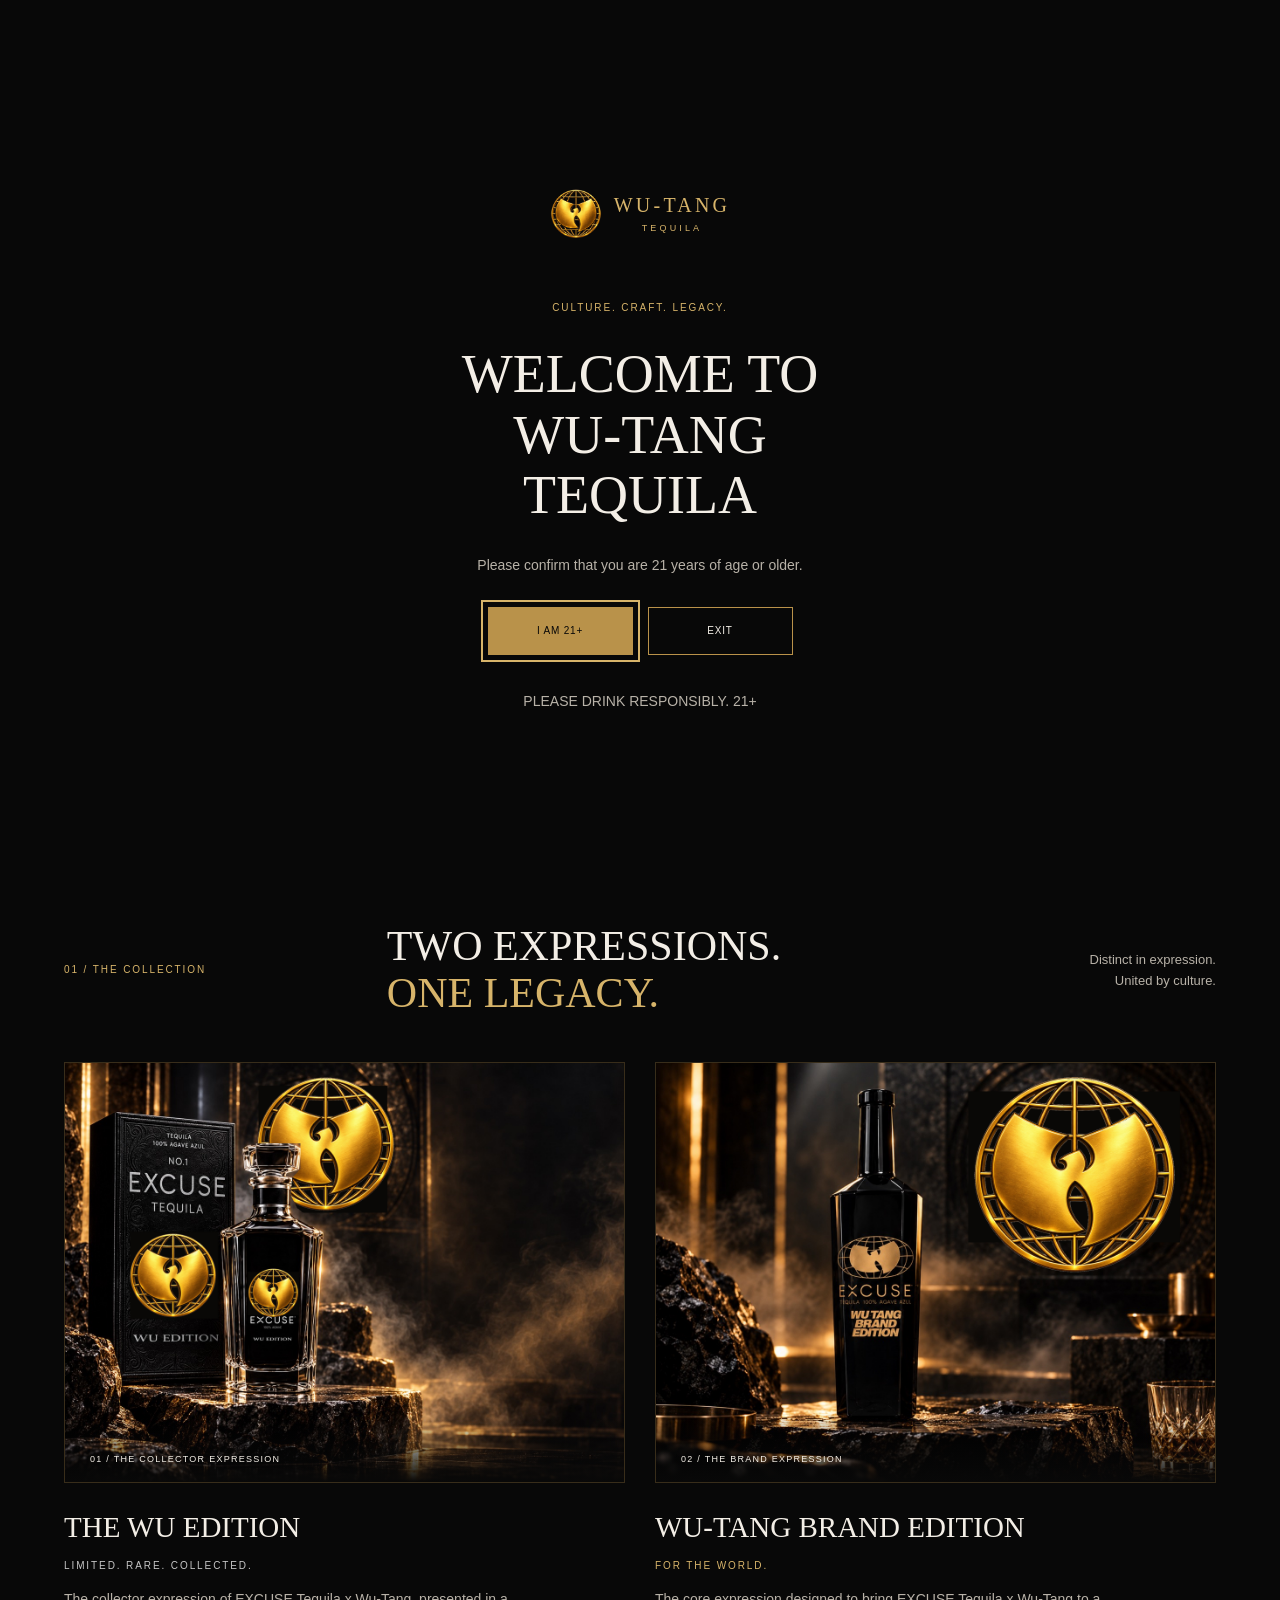
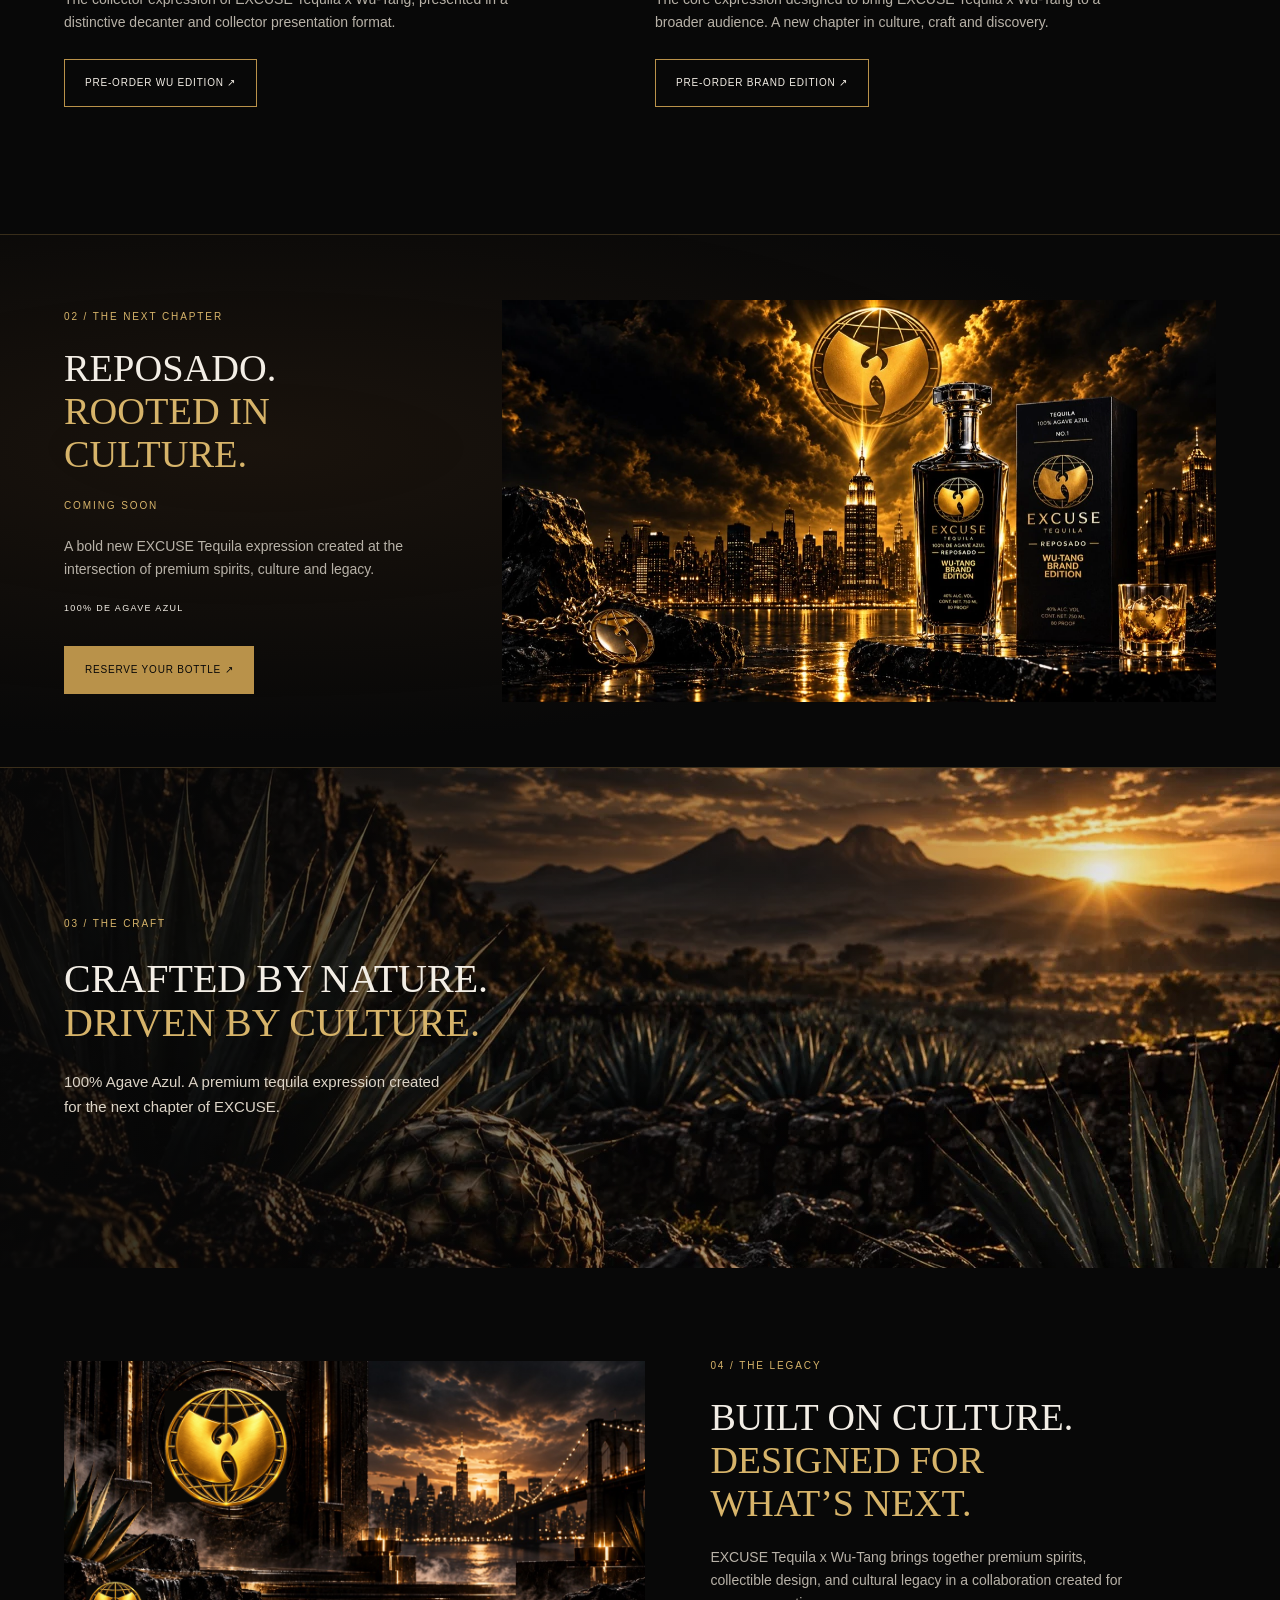
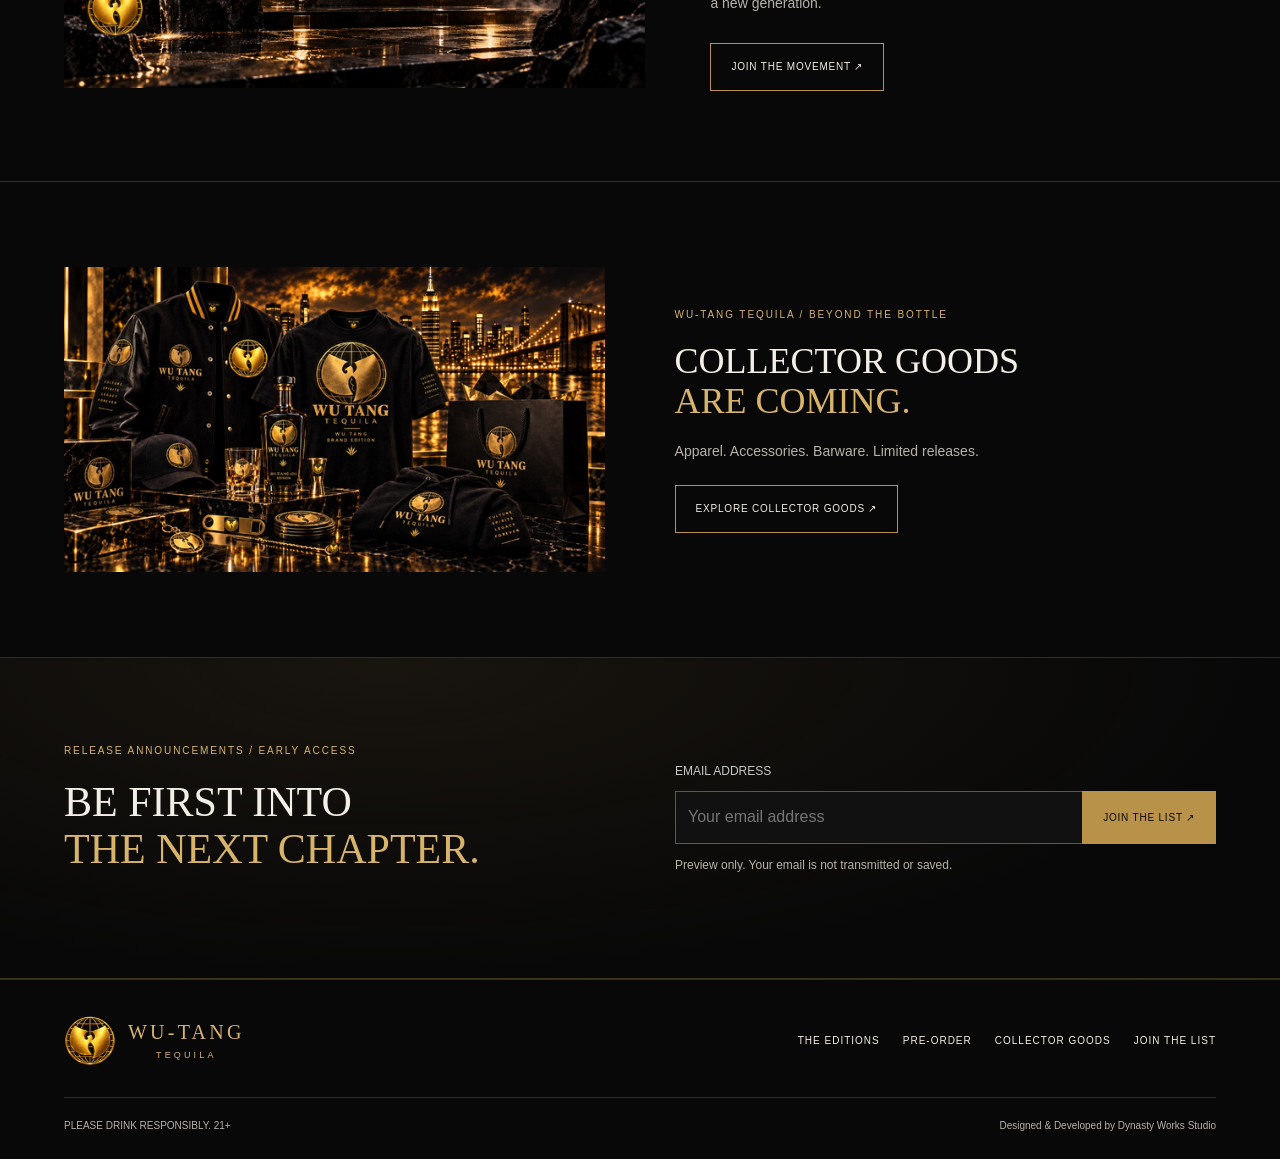
==== index.html @ c213b9cb "Publish isolated client review with approved globe artwork" ====
<!doctype html>
<html lang="en"><head><meta name="robots" content="noindex,nofollow"><meta charset="UTF-8"><meta name="viewport" content="width=device-width, initial-scale=1"><meta name="theme-color" content="#080808"><title>WU-TANG TEQUILA | Coming Soon</title><meta name="description" content="Discover two EXCUSE Tequila x Wu-Tang editions, the new Reposado chapter, and register for preorder interest and launch updates."><meta property="og:title" content="WU-TANG TEQUILA | Coming Soon"><meta property="og:description" content="Reposado. Rooted in culture. Register for preorder interest and launch updates."><meta property="og:type" content="website"><meta property="og:image" content="https://ernestyearby-svg.github.io/wutang-tequila-review/nyc-hero.webp"><link rel="preload" as="image" href="hero-desktop-globe-review.webp?v=4" media="(min-width: 701px)"><link rel="preload" as="image" href="hero-mobile-globe-review.webp?v=4" media="(max-width: 700px)"><link rel="stylesheet" href="styles.css?v=13"><script type="module" src="app.js?v=11"></script></head>
<body>
<dialog id="age-gate" aria-labelledby="age-title"><div class="gate-inner"><span class="wordmark brand-identity" data-brand-identity>WU-TANG<small>TEQUILA</small></span><p class="eyebrow">CULTURE. CRAFT. LEGACY.</p><h2 id="age-title">WELCOME TO<br>WU-TANG TEQUILA</h2><p>Please confirm that you are 21 years of age or older.</p><div class="gate-actions"><button class="button gold" id="enter">I AM 21+</button><button class="button" id="exit">EXIT</button></div><p class="fine">PLEASE DRINK RESPONSIBLY. 21+</p></div></dialog>
<div id="site"><a class="skip" href="#main">Skip to content</a><header id="header"><a class="wordmark brand-identity" data-brand-identity href="#home" aria-label="WU-TANG TEQUILA home">WU-TANG<small>TEQUILA</small></a><nav aria-label="Main navigation"><a href="#editions">THE EDITIONS</a><button data-reserve>PRE-ORDER</button><a href="collector-goods.html">COLLECTOR GOODS</a><a href="#signup">JOIN THE LIST</a></nav><button id="menu-toggle" aria-label="Open menu" aria-expanded="false" aria-controls="mobile-menu"><span></span><span></span></button></header>
<main id="main"><section class="hero restored-hero" id="home"><picture><source media="(max-width:700px)" srcset="hero-mobile-globe-review.webp?v=4"><img src="hero-desktop-globe-review.webp?v=4" width="1280" height="720" fetchpriority="high" alt="EXCUSE collector decanter, presentation box and tall black Brand Edition bottle in golden light"></picture><div class="hero-copy"><p class="eyebrow">WU-TANG TEQUILA</p><h1>MORE THAN<br>TEQUILA.<em>IT’S A MOVEMENT.</em></h1><p class="hero-position">TWO EDITIONS. ONE LEGACY.</p><p class="hero-body">A collector expression and a bold brand edition, united by culture, craft, and legacy.</p><div class="hero-actions"><button class="button gold" data-reserve>PRE-ORDER ↗</button><a class="button" href="#editions">EXPLORE THE EDITIONS</a></div><p class="micro">100% AGAVE AZUL · CULTURE IN EVERY POUR</p></div><div class="hero-caption"><span>COLLECTIBLE SPIRIT. CULTURAL LEGACY.</span><a href="#editions">DISCOVER THE COLLECTION ↓</a></div></section>
<section class="section collection" id="editions"><div class="section-heading"><p class="eyebrow">01 / THE COLLECTION</p><h2>TWO EXPRESSIONS.<br><em>ONE LEGACY.</em></h2><p>Distinct in expression.<br>United by culture.</p></div><div class="edition-grid">
<article><div class="product-image"><img src="wu-edition-globe-review.webp?v=4" width="1280" height="960" loading="lazy" alt="WU Edition crystal decanter and silver Wu presentation box"><span>01 / THE COLLECTOR EXPRESSION</span></div><div class="product-copy"><h3>THE WU EDITION</h3><p class="eyebrow silver">LIMITED. RARE. COLLECTED.</p><p>The collector expression of EXCUSE Tequila x Wu-Tang, presented in a distinctive decanter and collector presentation format.</p><button class="button" data-reserve="wu">PRE-ORDER WU EDITION ↗</button></div></article>
<article><div class="product-image"><img src="brand-edition-globe-review.webp?v=4" width="1280" height="960" loading="lazy" alt="Tall black Wu-Tang Brand Edition bottle with gold EXCUSE treatment"><span>02 / THE BRAND EXPRESSION</span></div><div class="product-copy"><h3>WU-TANG BRAND EDITION</h3><p class="eyebrow">FOR THE WORLD.</p><p>The core expression designed to bring EXCUSE Tequila x Wu-Tang to a broader audience. A new chapter in culture, craft and discovery.</p><button class="button" data-reserve="brand">PRE-ORDER BRAND EDITION ↗</button></div></article></div></section>
<section class="nyc-feature" id="next-chapter"><div class="nyc-feature-copy"><p class="eyebrow">02 / THE NEXT CHAPTER</p><h2>REPOSADO.<br><em>ROOTED IN CULTURE.</em></h2><p class="eyebrow">COMING SOON</p><p>A bold new EXCUSE Tequila expression created at the intersection of premium spirits, culture and legacy.</p><p class="micro">100% DE AGAVE AZUL</p><button class="button gold" data-reserve="brand">RESERVE YOUR BOTTLE ↗</button></div><picture><source media="(max-width:700px)" srcset="nyc-mobile.webp"><img src="nyc-hero.webp" width="1280" height="720" loading="lazy" alt="New Reposado bottle and box beneath the gold Wu globe above New York"></picture></section>
<section class="craft" id="craft"><img src="agave.webp" width="1280" height="720" loading="lazy" alt="Agave fields in golden evening light"><div><p class="eyebrow">03 / THE CRAFT</p><h2>CRAFTED BY NATURE.<br><em>DRIVEN BY CULTURE.</em></h2><p>100% Agave Azul. A premium tequila expression created for the next chapter of EXCUSE.</p></div></section>
<section class="culture section" id="legacy"><div class="culture-art"><img src="legacy-globe-review.webp?v=4" width="1280" height="720" loading="lazy" alt="Gold-lit stone architecture overlooking the New York skyline"></div><div class="culture-copy"><p class="eyebrow">04 / THE LEGACY</p><h2>BUILT ON CULTURE.<br><em>DESIGNED FOR<br>WHAT’S NEXT.</em></h2><p>EXCUSE Tequila x Wu-Tang brings together premium spirits, collectible design, and cultural legacy in a collaboration created for a new generation.</p><a class="button" href="#signup">JOIN THE MOVEMENT ↗</a></div></section>
<section class="goods-teaser section"><a href="collector-goods.html" aria-label="Explore collector goods"><img src="goods-campaign-globe-review.webp?v=4" srcset="goods-campaign-globe-review-640.webp?v=4 640w, goods-campaign-globe-review.webp?v=4 1280w" sizes="(max-width:700px) 100vw, (max-width:1000px) 46vw, 30vw" width="1280" height="720" loading="lazy" alt="WU-TANG TEQUILA collector goods campaign with apparel, accessories and barware"></a><div><p class="eyebrow">WU-TANG TEQUILA / BEYOND THE BOTTLE</p><h2>COLLECTOR GOODS<br><em>ARE COMING.</em></h2><p>Apparel. Accessories. Barware. Limited releases.</p><a class="button" href="collector-goods.html">EXPLORE COLLECTOR GOODS ↗</a></div></section><section class="signup section" id="signup"><div><p class="eyebrow">RELEASE ANNOUNCEMENTS / EARLY ACCESS</p><h2>BE FIRST INTO<br><em>THE NEXT CHAPTER.</em></h2></div><div><form id="signup-form"><label for="signup-email">EMAIL ADDRESS</label><div class="email-row"><input id="signup-email" name="email" type="email" autocomplete="email" placeholder="Your email address" required maxlength="254"><button class="button gold" type="submit">JOIN THE LIST ↗</button></div><p class="fine">Preview only. Your email is not transmitted or saved.</p></form><div id="signup-success" class="success" role="status" hidden><h3>YOU’RE ON THE LIST.</h3><p>We’ll contact you with release, availability and preorder information.</p><p class="fine">Preview complete. No email has been submitted.</p></div></div></section>
</main><footer id="contact"><div class="footer-top"><a class="wordmark brand-identity" data-brand-identity href="#home">WU-TANG<small>TEQUILA</small></a><nav aria-label="Footer navigation"><a href="#editions">THE EDITIONS</a><button data-reserve>PRE-ORDER</button><a href="collector-goods.html">COLLECTOR GOODS</a><a href="#signup">JOIN THE LIST</a></nav></div><div class="footer-bottom"><span>PLEASE DRINK RESPONSIBLY. 21+</span><span>Designed &amp; Developed by Dynasty Works Studio</span></div></footer></div>
<dialog id="mobile-menu" aria-label="Navigation"><button class="close" id="menu-close" aria-label="Close menu">CLOSE ×</button><p class="eyebrow">EXCUSE TEQUILA x WU-TANG</p><nav><a href="#editions">The editions</a><button data-reserve>Pre-order</button><a href="collector-goods.html">Collector goods</a><a href="#signup">Join the list</a></nav><p class="fine">REPOSADO. ROOTED IN CULTURE.</p></dialog>
<dialog id="reservation" aria-labelledby="reserve-title"><button class="close" id="reserve-close" aria-label="Close reservation">CLOSE ×</button><div class="reserve-intro"><p class="eyebrow">YOUR NEXT CHAPTER</p><h2 id="reserve-title">RESERVE<br><em>YOUR EDITION.</em></h2><p>Register your preorder interest.</p><p class="fine">Preview reservation only. No payment, purchase or allocation. Details are not transmitted or saved.</p></div><form id="reserve-form"><div class="fields"><label>First Name<input name="firstName" autocomplete="given-name" required maxlength="80"></label><label>Last Name<input name="lastName" autocomplete="family-name" required maxlength="80"></label><label>Email<input name="email" type="email" autocomplete="email" required maxlength="254"></label><label>Mobile Number<input name="phone" type="tel" autocomplete="tel" required pattern="[+0-9\(\) .\-]{7,25}" maxlength="25" title="Enter a phone number with 7–25 characters."></label><label>State<select name="state" autocomplete="address-level1" required><option value="">Select state</option></select></label><label>Zip Code<input name="zip" autocomplete="postal-code" inputmode="numeric" pattern="[0-9]{5}(-[0-9]{4})?" maxlength="10" title="Enter a five-digit ZIP code or ZIP+4." required></label><label>Edition<select name="edition" required><option value="wu">WU Edition</option><option value="brand">Brand Edition</option></select></label><label>Quantity<select name="quantity" required><option>1</option><option>2</option><option>3</option><option>4+</option></select></label></div><label class="check"><input type="checkbox" name="age" required><span>I confirm that I am 21 years of age or older.</span></label><label class="check"><input type="checkbox" name="consent" required><span>I agree to receive updates regarding EXCUSE Tequila availability and release information.</span></label><button class="button gold submit" type="submit">SUBMIT PRE-ORDER INTEREST ↗</button></form><div id="reserve-success" class="success" role="status" tabindex="-1" hidden><p class="eyebrow">PREVIEW CONFIRMATION</p><h3>YOU’RE ON THE LIST.</h3><p>We’ll contact you with release, availability and preorder information.</p><p class="fine">This is a demonstration of the confirmation experience. No details were submitted, and no reservation or follow-up was created.</p><button class="button" id="reserve-done">BACK TO THE PAGE</button></div></dialog>
</body></html>
---- styles.css ----
:root{color-scheme:dark;--bg:#080808;--panel:#111;--gold:#b9924a;--warm:#d7b46a;--ivory:#f3eee6;--silver:#c6c6c6;--muted:#b8b2a8;--line:#b9924a45}*{box-sizing:border-box}html{scroll-behavior:smooth;scroll-padding-top:90px}body{margin:0;background:var(--bg);color:var(--ivory);font:16px/1.65 Arial,Helvetica,sans-serif}body:has(dialog[open]){overflow:hidden}a{color:inherit;text-decoration:none}button,input,select{font:inherit}button{cursor:pointer;color:inherit}button,a,input,select{-webkit-tap-highlight-color:transparent}button:focus-visible,a:focus-visible,input:focus-visible,select:focus-visible{outline:2px solid var(--warm);outline-offset:5px}h1,h2,h3,p{margin:0}h1,h2,h3{font-family:Georgia,'Times New Roman',serif;font-weight:400;line-height:1.12}em{font-style:normal;color:var(--warm)}img{display:block;max-width:100%}[hidden]{display:none!important}.eyebrow{font-size:10px;letter-spacing:.19em;color:var(--warm)}.fine{font-size:12px;line-height:1.6;color:var(--muted)}.micro{font-size:9px;letter-spacing:.15em}.silver{color:var(--silver)}.wordmark{display:inline-block;font-size:27px;letter-spacing:.2em;line-height:1;color:var(--warm)}.wordmark small{display:block;text-align:center;font-size:8px;letter-spacing:.46em;margin-top:9px}.button{display:inline-flex;justify-content:center;align-items:center;gap:20px;min-height:48px;padding:14px 20px;border:1px solid var(--gold);background:transparent;color:var(--ivory);font-size:10px;letter-spacing:.08em;line-height:1.4;transition:background .2s,color .2s}.button:hover{background:var(--gold);color:var(--bg)}.gold{background:var(--gold);color:var(--bg)}.gold:hover{background:var(--warm)}header{height:80px;position:fixed;inset:0 0 auto;z-index:10;display:flex;justify-content:space-between;align-items:center;padding:0 4%;border-bottom:1px solid var(--line);background:linear-gradient(#080808bb,#08080822);transition:background .25s}header.scrolled{background:#080808f5}nav{display:flex;align-items:center;gap:32px}nav a,nav button{font-size:10px;letter-spacing:.1em;min-height:44px;display:flex;align-items:center;background:none;border:0;padding:0}nav a:hover,nav button:hover{color:var(--warm)}header nav>a:last-child{border:1px solid var(--gold);padding:0 22px}#menu-toggle{display:none}.hero{position:relative;min-height:720px;height:100svh;max-height:1040px;display:flex;align-items:center;border-bottom:1px solid var(--line);isolation:isolate;padding-top:80px}.hero picture{position:absolute;inset:80px 0 0;z-index:-2;background:#0b0906}.hero picture img{width:100%;height:100%;object-fit:contain}.hero:after{content:'';position:absolute;inset:80px 0 0;z-index:-1;background:linear-gradient(90deg,transparent 50%,#08080845)}.hero-copy{margin-left:55%;width:41%;padding:40px 0}.hero h1{font-size:clamp(44px,4.6vw,72px);letter-spacing:-.025em;margin:24px 0}.hero h1 em{display:block;font-size:.51em;letter-spacing:.015em;line-height:1.5}.hero-position{font-size:11px;letter-spacing:.15em;margin:22px 0 14px}.hero-body{font-size:14px;max-width:370px;color:#d1c9bc}.hero-actions{display:flex;gap:12px;margin:25px 0}.hero-caption{position:absolute;bottom:24px;left:4%;right:4%;display:flex;justify-content:space-between;font-size:9px;letter-spacing:.15em;color:var(--muted)}.section{padding:85px 5%}.section-heading{display:grid;grid-template-columns:1fr 1.7fr 1fr;align-items:center;gap:25px;margin-bottom:45px}.section-heading h2{font-size:42px}.section-heading>p:last-child{text-align:right;color:var(--muted);font-size:13px}.edition-grid{display:grid;grid-template-columns:1fr 1fr;gap:30px}.edition-grid article{border:1px solid var(--line);background:#0e0d0b;display:flex;flex-direction:column}.product-image{position:relative}.product-image img{width:100%;height:auto;aspect-ratio:4/3;object-fit:contain}.product-image>span{position:absolute;bottom:0;left:0;right:0;padding:35px 25px 15px;background:linear-gradient(transparent,#080808);font-size:9px;letter-spacing:.14em}.product-copy{padding:28px 30px 32px;flex:1;display:flex;flex-direction:column;align-items:flex-start}.product-copy h3{font-size:29px}.product-copy .eyebrow{margin:14px 0}.product-copy>p:not(.eyebrow){font-size:14px;color:var(--muted);margin-bottom:25px;max-width:460px}.product-copy .button{margin-top:auto}.signup{border-block:1px solid var(--line);background:radial-gradient(ellipse at 30% 0,#32271966,transparent 70%);display:grid;grid-template-columns:1fr 1fr;gap:70px;align-items:center}.signup h2{font-size:42px;margin:20px 0}.signup>div>p:not(.eyebrow){max-width:450px;font-size:14px;color:var(--muted)}label{display:block;font-size:12px;color:var(--silver)}input,select{border:1px solid #665735;background:#111;color:var(--ivory);border-radius:0;padding:12px;min-height:48px;width:100%;font-size:16px;min-width:0}input:focus,select:focus{border-color:var(--warm)}.email-row{display:flex;margin-top:10px}.email-row input{flex:1;border-right:0}.email-row button{white-space:nowrap}.signup form .fine{margin-top:12px}.signup-note{margin-top:28px;color:var(--warm)}.craft{position:relative;min-height:450px;display:flex;align-items:center;padding:65px 5%;isolation:isolate}.craft>img{position:absolute;inset:0;z-index:-2;width:100%;height:100%;object-fit:cover}.craft:after{content:'';position:absolute;inset:0;z-index:-1;background:linear-gradient(90deg,#080808e6,#08080866,transparent)}.craft h2{font-size:40px;margin:24px 0}.craft p:last-child{max-width:390px;font-size:15px;color:#ddd5c8}.culture{display:grid;grid-template-columns:1.15fr 1fr;align-items:center;gap:65px}.culture-art img{width:100%;height:auto;aspect-ratio:16/9}.culture h2{font-size:38px;margin:22px 0}.culture-copy>p:not(.eyebrow){font-size:14px;color:var(--muted);max-width:420px}.culture .button{margin-top:28px}footer{padding:35px 5% 24px;border-top:1px solid var(--line)}.footer-top{display:flex;align-items:center;justify-content:space-between;gap:25px;padding-bottom:30px}.footer-top nav{gap:23px}.footer-bottom{border-top:1px solid var(--line);padding-top:20px;display:flex;justify-content:space-between;gap:20px;font-size:10px;color:var(--muted)}dialog{border:0;padding:0;color:var(--ivory);background:var(--bg)}dialog::backdrop{background:#000b;backdrop-filter:blur(5px)}#age-gate{width:100%;height:100%;max-width:none;max-height:none;margin:0;display:none;place-items:center;padding:30px}#age-gate[open]{display:grid}.gate-inner{text-align:center;width:min(100%,470px)}.gate-inner>.wordmark{margin-bottom:60px}.gate-inner h2{font-size:54px;margin:28px 0}.gate-inner>p:not(.eyebrow){color:var(--muted);font-size:14px}.gate-actions{display:flex;justify-content:center;gap:15px;margin:30px 0}.gate-actions .button{min-width:145px}.gate-inner .fine{margin-top:35px}#mobile-menu{width:100%;height:100%;max-width:none;max-height:none;padding:110px 8%;margin:0}#mobile-menu nav{display:flex;flex-direction:column;align-items:flex-start;gap:25px;margin:55px 0}#mobile-menu nav a,#mobile-menu nav button{font:36px Georgia,serif;letter-spacing:0}.close{position:absolute;right:24px;top:20px;border:0;background:transparent;font-size:11px;letter-spacing:.1em;min-height:44px;padding:10px}#reservation{width:min(680px,100%);max-width:100%;height:100dvh;max-height:100%;margin:0 0 0 auto;border-left:1px solid var(--line);padding:75px 40px 40px;overflow-y:auto}.reserve-intro h2{font-size:43px;margin:17px 0}.reserve-intro>p:not(.eyebrow){margin-top:10px}.reserve-intro .fine{max-width:490px}.fields{display:grid;grid-template-columns:1fr 1fr;gap:18px;margin:30px 0}.fields input,.fields select{margin-top:6px}.check{display:flex;gap:12px;margin:18px 0;align-items:flex-start;font-size:12px}.check input{width:19px;min-height:19px;height:19px;flex:none;accent-color:var(--gold);margin:2px 0}.submit{width:100%;margin-top:12px}.success{padding:28px 0}.success h3{font-size:30px;margin:12px 0 20px}.success p{margin-bottom:18px}.skip{position:fixed;top:-100px;left:20px;z-index:100;background:#080808;padding:12px}.skip:focus{top:10px}
@media(max-width:1100px){.hero h1{font-size:48px}.hero-actions{flex-direction:column;align-items:flex-start}.hero-actions .button{min-width:225px}.section-heading{grid-template-columns:1fr 2fr}.section-heading>p:last-child{display:none}.culture{gap:35px}.culture h2{font-size:30px}.signup{gap:35px}.signup h2{font-size:35px}.footer-top{flex-wrap:wrap}.footer-top>.fine{width:100%}}
@media(min-width:701px) and (max-width:900px){.hero{min-height:680px;height:85svh;max-height:800px}.hero-copy{width:42%;margin-left:54%}.hero h1{font-size:40px}.hero-body{font-size:13px}.hero-position{font-size:9px}.hero-copy>.eyebrow{font-size:9px}.hero picture img{object-fit:cover;object-position:left center}.section{padding:60px 5%}.section-heading h2{font-size:36px}.product-copy{padding:23px}.product-copy h3{font-size:24px}.edition-grid{gap:20px}.signup{grid-template-columns:1fr}.culture{grid-template-columns:1fr 1fr}.culture h2{font-size:28px}}
@media(max-width:700px){header{height:68px;padding:0 6%;background:#080808de}header nav{display:none}#menu-toggle{display:flex;justify-content:center;flex-direction:column;gap:7px;width:44px;height:44px;background:none;border:0}#menu-toggle span{height:1px;width:26px;background:var(--ivory)}.wordmark{font-size:25px}.hero{height:auto;min-height:100svh;max-height:none;display:block;padding-top:68px}.hero picture{position:relative;inset:auto;display:block;width:100%;height:clamp(310px,43svh,430px);z-index:auto;overflow:hidden}.hero picture img{object-fit:cover;object-position:center 58%;height:100%;width:100%}.hero:after,.hero-caption{display:none}.hero-copy{width:auto;margin:0;padding:23px 6% 29px;text-align:center;background:linear-gradient(#100d08,#080808)}.hero h1{font-size:38px;margin:12px 0}.hero h1 em{font-size:.58em}.hero-copy>.eyebrow{font-size:9px;letter-spacing:.12em}.hero-position{margin:14px 0 9px;font-size:10px}.hero-body{font-size:13px;max-width:360px;margin:auto}.hero-actions{flex-direction:row;align-items:stretch;gap:9px;margin:18px 0}.hero-actions .button{min-width:0;flex:1;padding:12px 9px;font-size:9px;gap:9px}.hero .micro{font-size:8px}.section{padding:48px 6%}.section-heading{display:block;margin-bottom:28px}.section-heading h2{font-size:34px;margin-top:18px}.edition-grid{grid-template-columns:1fr;gap:28px}.product-copy{padding:25px}.product-copy h3{font-size:27px}.product-copy .button{width:100%}.signup{grid-template-columns:1fr;gap:28px}.signup h2{font-size:34px}.email-row{flex-direction:column;gap:10px}.email-row input{border-right:1px solid #665735}.craft{min-height:430px;padding:48px 6%}.craft h2{font-size:29px}.craft p:last-child{font-size:14px}.craft:after{background:#08080888}.culture{grid-template-columns:1fr;gap:28px}.culture h2{font-size:34px}.footer-top{align-items:flex-start;gap:25px}.footer-top nav{width:100%;flex-wrap:wrap;gap:10px 24px}.footer-bottom{flex-direction:column;gap:12px}.gate-inner>.wordmark{margin-bottom:35px}.gate-inner h2{font-size:44px}.gate-actions .button{min-width:0;flex:1}#reservation{padding:74px 22px 30px}.reserve-intro h2{font-size:36px}.fields{gap:15px 12px}.fields label{font-size:11px}}
@media(max-width:360px){.fields{grid-template-columns:1fr}.hero-actions{flex-direction:column}.hero h1{font-size:34px}}
@media(prefers-reduced-motion:reduce){html{scroll-behavior:auto}*{animation:none!important;transition:none!important}}


/* Full collection presentation */
.restored-hero{height:92svh;min-height:760px;background:#080808}.restored-hero picture{inset:80px 0 0}.restored-hero picture img{object-fit:contain}.restored-hero .hero-copy{margin-left:56%;width:39%}.restored-hero h1{font-size:clamp(46px,4.6vw,74px)}.restored-hero:after{background:linear-gradient(90deg,transparent 49%,#08080855)}.collection{padding-top:95px;padding-bottom:95px}.edition-grid article{border:0;background:transparent}.product-copy{padding-left:0;padding-right:0}.product-image{border:1px solid var(--line)}.nyc-feature{position:relative;padding:65px 5%;display:grid;grid-template-columns:.8fr 1.5fr;gap:5%;align-items:center;border-block:1px solid var(--line);background:radial-gradient(ellipse at 20% 40%,#34231366,transparent 65%)}.nyc-feature picture img{width:100%;height:auto;object-fit:contain}.nyc-feature h2{font-size:clamp(32px,3vw,48px);margin:22px 0}.nyc-feature-copy>p:not(.eyebrow):not(.micro){font-size:14px;color:var(--muted);margin:20px 0}.nyc-feature .micro{margin:20px 0}.nyc-feature .button{margin-top:10px}.craft{min-height:500px}.culture{padding-block:90px}.signup{padding-block:85px}
@media(min-width:701px) and (max-width:1000px){.restored-hero{min-height:670px;height:80svh}.restored-hero .hero-copy{margin-left:54%;width:42%}.restored-hero h1{font-size:40px}.nyc-feature{grid-template-columns:1fr;gap:35px}.nyc-feature-copy{max-width:550px}.nyc-feature picture{grid-row:1}.culture{gap:30px}}
@media(max-width:700px){.restored-hero{height:auto;min-height:0;padding-top:68px;display:flex;flex-direction:column}.restored-hero picture{inset:auto;position:relative;width:100%;height:auto;overflow:visible;order:2;background:#080808}.restored-hero picture img{width:100%;height:auto;object-fit:contain;aspect-ratio:720/1280}.restored-hero .hero-copy{order:1;width:100%;margin:0;padding:35px 6% 30px;background:radial-gradient(ellipse at 50% 100%,#34241466,transparent 80%);text-align:center}.restored-hero h1{font-size:43px;margin:15px 0}.restored-hero h1 em{font-size:.52em;line-height:1.5}.restored-hero .hero-body{font-size:13px}.restored-hero .hero-actions{margin:20px 0}.restored-hero .hero-actions .button{font-size:9px;min-height:49px}.collection{padding-block:50px}.section-heading h2{font-size:35px}.edition-grid{gap:35px}.product-copy{padding:22px 0 0}.product-copy h3{font-size:27px}.nyc-feature{display:flex;flex-direction:column;padding:0;gap:0}.nyc-feature picture{width:100%;order:1}.nyc-feature picture img{width:100%;height:auto}.nyc-feature-copy{order:2;padding:35px 6% 45px;width:100%}.nyc-feature h2{font-size:37px}.nyc-feature .button{width:100%}.craft{min-height:430px}.craft h2{font-size:29px}.culture{padding-block:50px}.signup{padding-block:50px}.signup h2{font-size:32px}}

.goods-teaser{display:grid;grid-template-columns:1fr 1fr;gap:6%;align-items:center;border-top:1px solid var(--line)}.goods-teaser img{width:100%;height:auto}.goods-teaser h2{font-size:36px;margin:18px 0}.goods-teaser p:not(.eyebrow){color:var(--muted);font-size:14px}.goods-teaser .button{margin-top:22px}@media(max-width:700px){.goods-teaser{grid-template-columns:1fr;gap:25px}.goods-teaser h2{font-size:31px}}@media(min-width:701px) and (max-width:850px){header nav{gap:15px}header nav a,header nav button{font-size:9px}header nav>a:last-child{padding-inline:12px}}

/* One supplied, unaltered globe artwork for the site identity. */
.brand-identity{display:inline-flex!important;align-items:center;gap:12px;letter-spacing:.12em!important}
.brand-identity img{display:block;width:52px;height:52px;object-fit:contain;flex-shrink:0;padding:3px;background:white;filter:none;transform:none}
.brand-name{font:20px/1.2 Georgia,serif;color:var(--warm)}
.brand-name small{display:block;font:9px/1.5 Arial,sans-serif;letter-spacing:.35em;margin-top:5px;text-align:center}
.goods-official-identity{grid-column:1/-1;margin-bottom:8px}.goods-official-identity img{width:88px;height:88px}.goods-official-identity .brand-name{font-size:24px}
@media(max-width:700px){.brand-identity{gap:9px}.brand-identity img{width:42px;height:42px}.brand-name{font-size:17px}.goods-official-identity{margin-bottom:24px}.goods-official-identity img{width:72px;height:72px}}

.brand-identity img{background:transparent;padding:0}
@media(min-width:701px) and (max-width:900px){header nav{display:none}#menu-toggle{display:flex}}
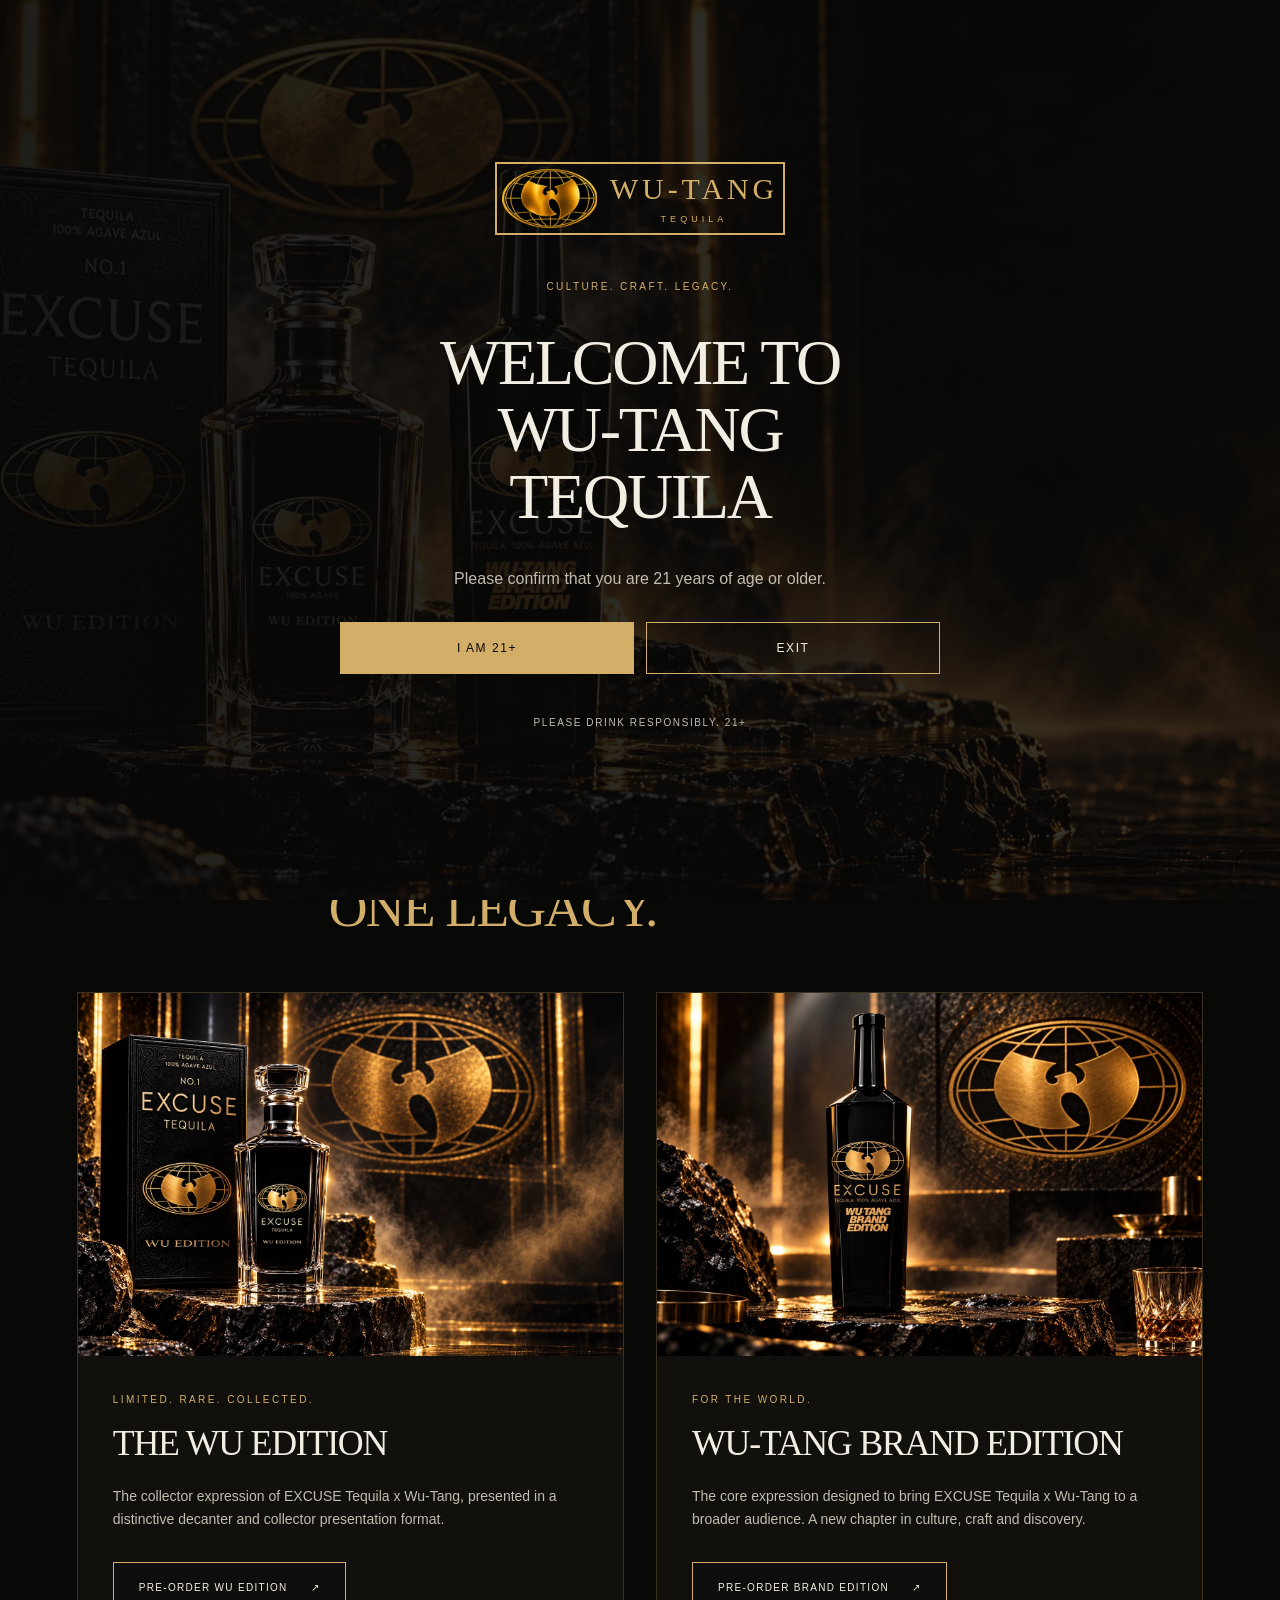
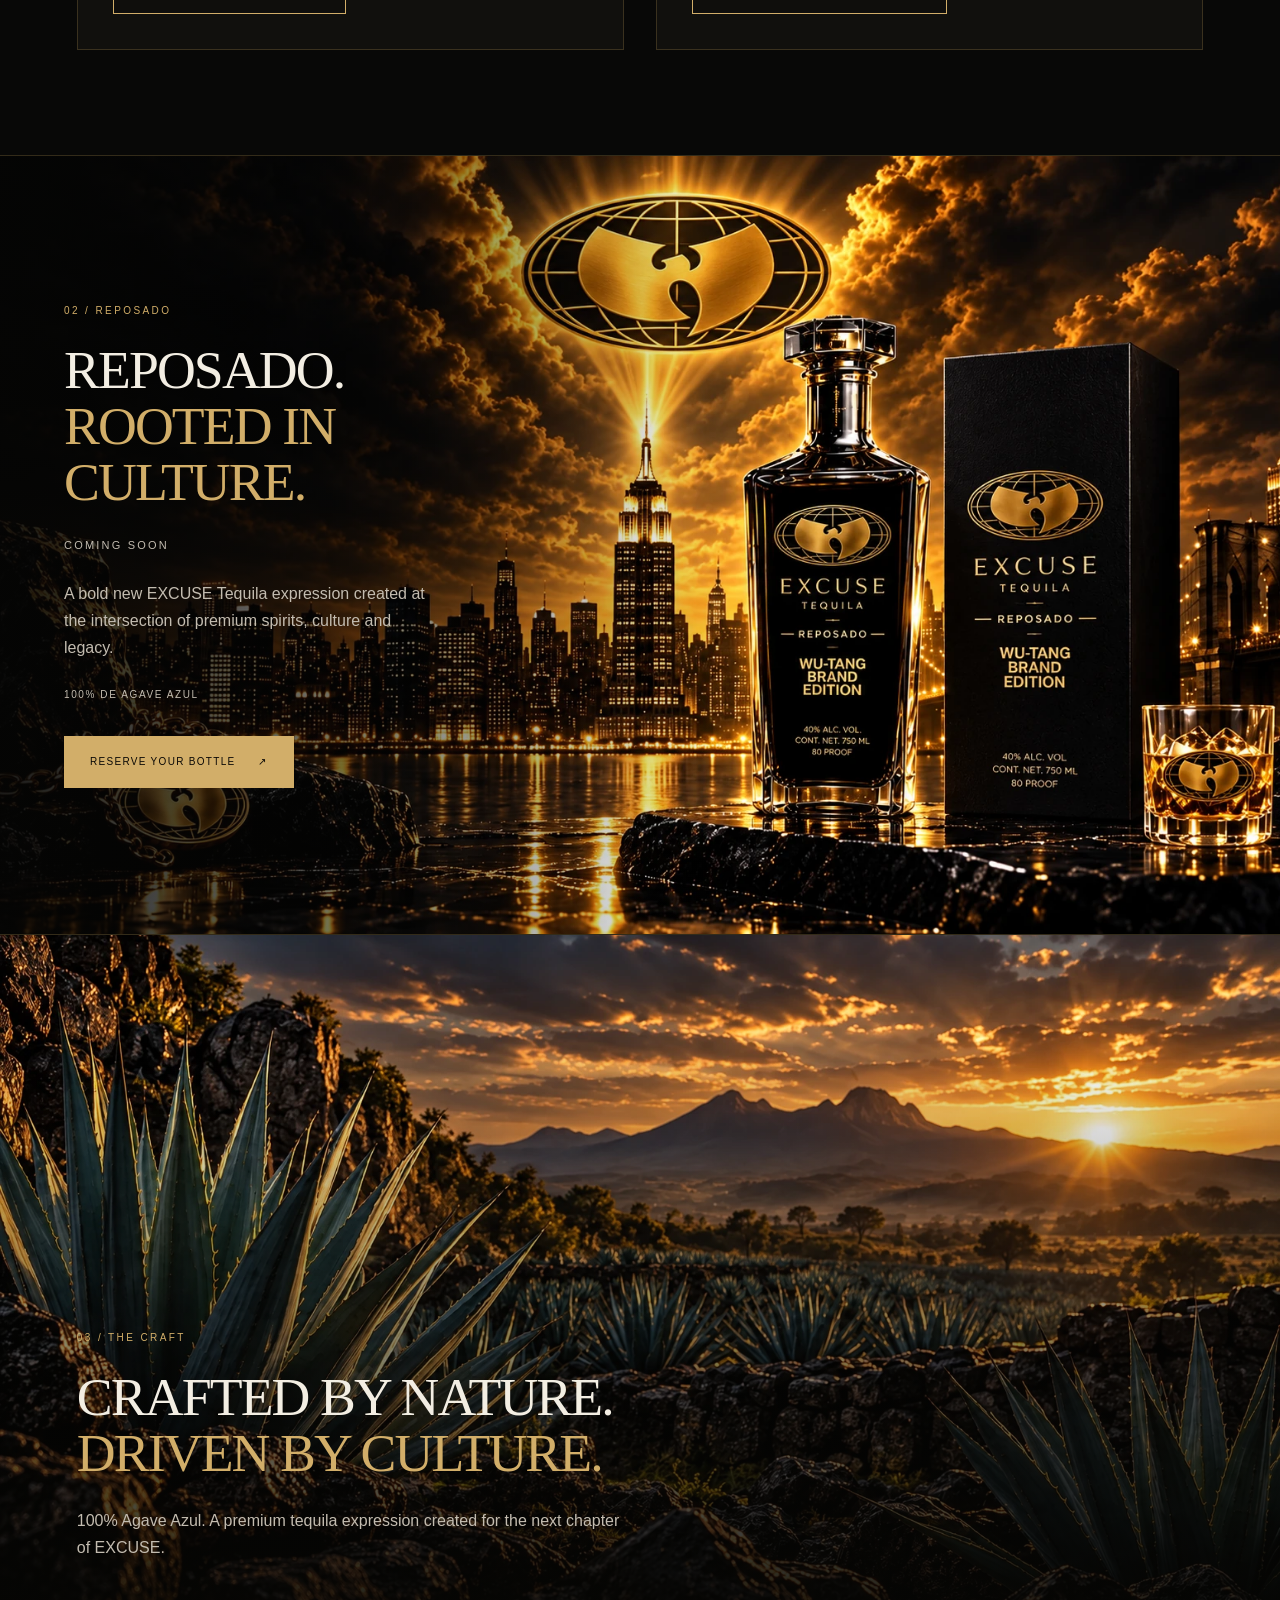
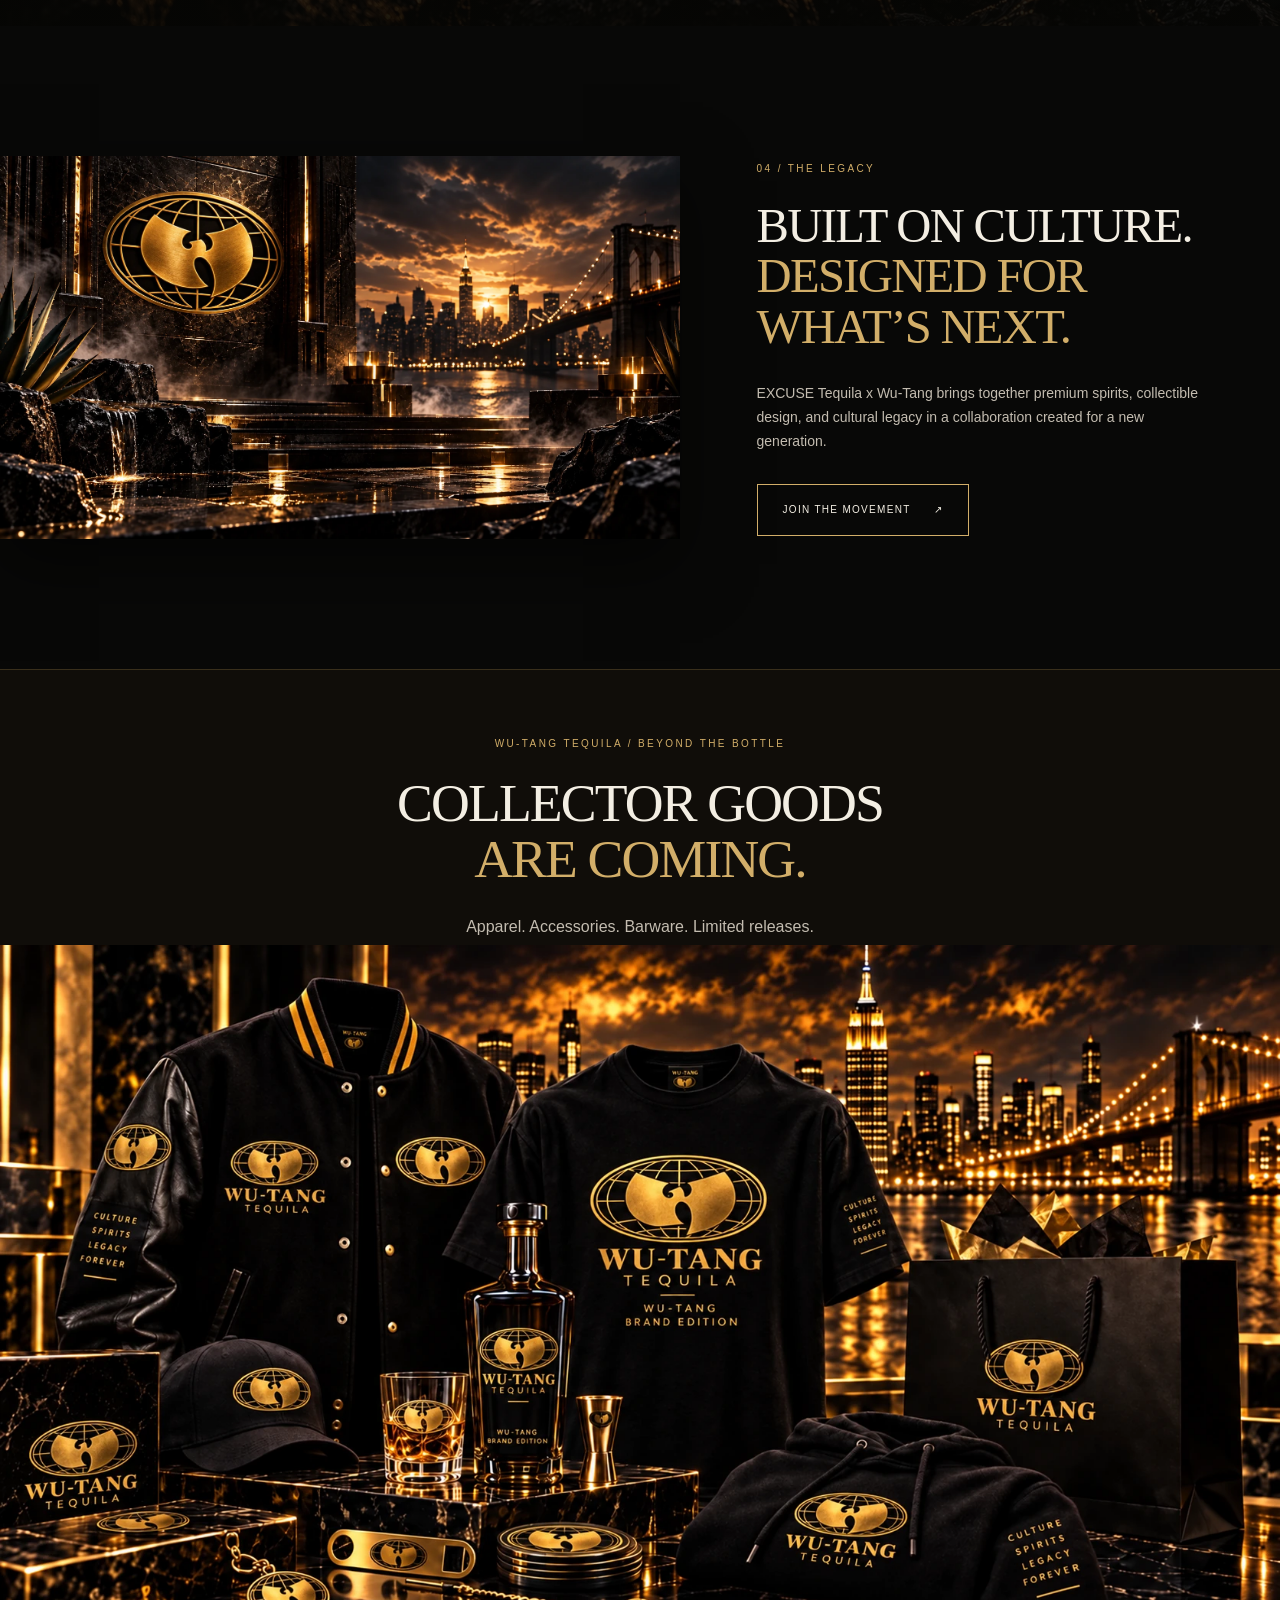
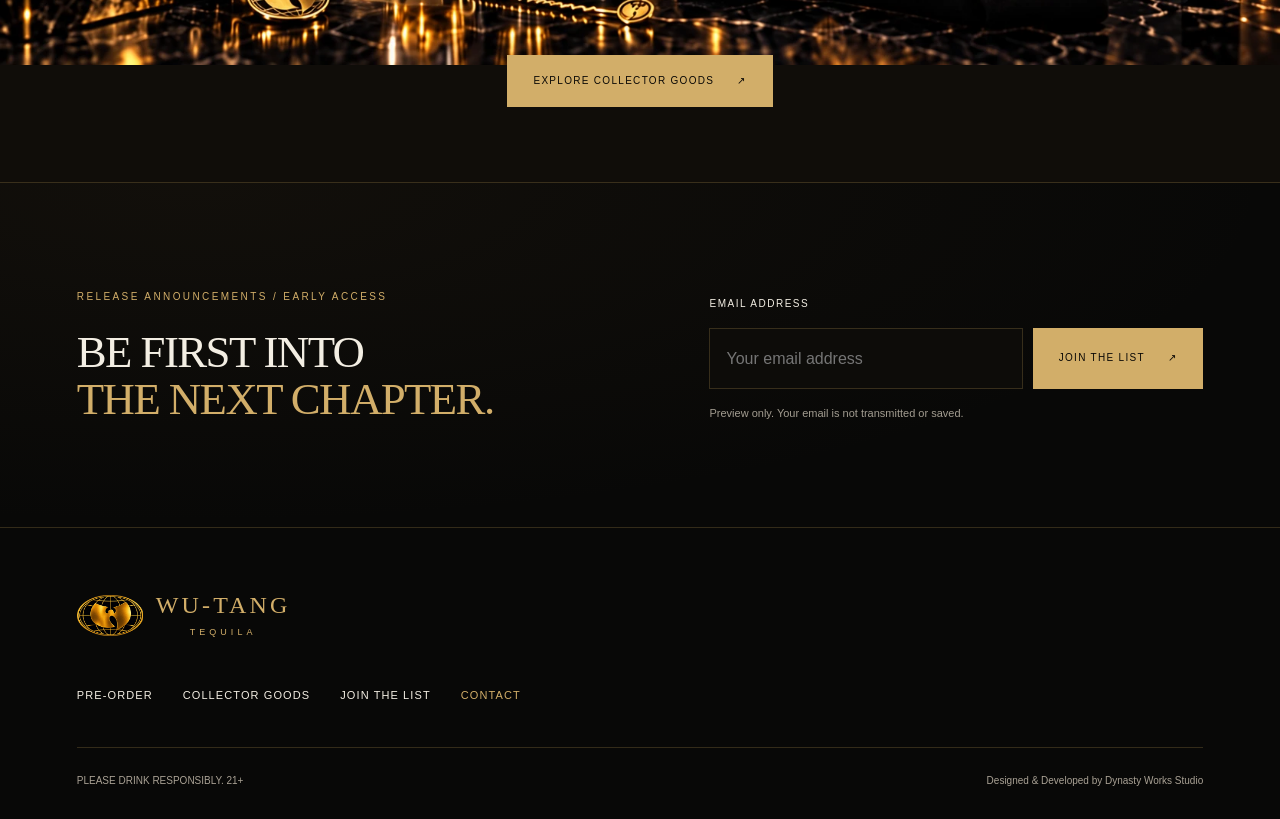
==== commit 956cc17d: "Publish cinematic oval identity review with responsive campaign assets" ====
--- a/index.html
+++ b/index.html
@@ -1,17 +1,2 @@
-<!doctype html>
-<html lang="en"><head><meta name="robots" content="noindex,nofollow"><meta charset="UTF-8"><meta name="viewport" content="width=device-width, initial-scale=1"><meta name="theme-color" content="#080808"><title>WU-TANG TEQUILA | Coming Soon</title><meta name="description" content="Discover two EXCUSE Tequila x Wu-Tang editions, the new Reposado chapter, and register for preorder interest and launch updates."><meta property="og:title" content="WU-TANG TEQUILA | Coming Soon"><meta property="og:description" content="Reposado. Rooted in culture. Register for preorder interest and launch updates."><meta property="og:type" content="website"><meta property="og:image" content="https://ernestyearby-svg.github.io/wutang-tequila-review/nyc-hero.webp"><link rel="preload" as="image" href="hero-desktop-globe-review.webp?v=4" media="(min-width: 701px)"><link rel="preload" as="image" href="hero-mobile-globe-review.webp?v=4" media="(max-width: 700px)"><link rel="stylesheet" href="styles.css?v=13"><script type="module" src="app.js?v=11"></script></head>
-<body>
-<dialog id="age-gate" aria-labelledby="age-title"><div class="gate-inner"><span class="wordmark brand-identity" data-brand-identity>WU-TANG<small>TEQUILA</small></span><p class="eyebrow">CULTURE. CRAFT. LEGACY.</p><h2 id="age-title">WELCOME TO<br>WU-TANG TEQUILA</h2><p>Please confirm that you are 21 years of age or older.</p><div class="gate-actions"><button class="button gold" id="enter">I AM 21+</button><button class="button" id="exit">EXIT</button></div><p class="fine">PLEASE DRINK RESPONSIBLY. 21+</p></div></dialog>
-<div id="site"><a class="skip" href="#main">Skip to content</a><header id="header"><a class="wordmark brand-identity" data-brand-identity href="#home" aria-label="WU-TANG TEQUILA home">WU-TANG<small>TEQUILA</small></a><nav aria-label="Main navigation"><a href="#editions">THE EDITIONS</a><button data-reserve>PRE-ORDER</button><a href="collector-goods.html">COLLECTOR GOODS</a><a href="#signup">JOIN THE LIST</a></nav><button id="menu-toggle" aria-label="Open menu" aria-expanded="false" aria-controls="mobile-menu"><span></span><span></span></button></header>
-<main id="main"><section class="hero restored-hero" id="home"><picture><source media="(max-width:700px)" srcset="hero-mobile-globe-review.webp?v=4"><img src="hero-desktop-globe-review.webp?v=4" width="1280" height="720" fetchpriority="high" alt="EXCUSE collector decanter, presentation box and tall black Brand Edition bottle in golden light"></picture><div class="hero-copy"><p class="eyebrow">WU-TANG TEQUILA</p><h1>MORE THAN<br>TEQUILA.<em>IT’S A MOVEMENT.</em></h1><p class="hero-position">TWO EDITIONS. ONE LEGACY.</p><p class="hero-body">A collector expression and a bold brand edition, united by culture, craft, and legacy.</p><div class="hero-actions"><button class="button gold" data-reserve>PRE-ORDER ↗</button><a class="button" href="#editions">EXPLORE THE EDITIONS</a></div><p class="micro">100% AGAVE AZUL · CULTURE IN EVERY POUR</p></div><div class="hero-caption"><span>COLLECTIBLE SPIRIT. CULTURAL LEGACY.</span><a href="#editions">DISCOVER THE COLLECTION ↓</a></div></section>
-<section class="section collection" id="editions"><div class="section-heading"><p class="eyebrow">01 / THE COLLECTION</p><h2>TWO EXPRESSIONS.<br><em>ONE LEGACY.</em></h2><p>Distinct in expression.<br>United by culture.</p></div><div class="edition-grid">
-<article><div class="product-image"><img src="wu-edition-globe-review.webp?v=4" width="1280" height="960" loading="lazy" alt="WU Edition crystal decanter and silver Wu presentation box"><span>01 / THE COLLECTOR EXPRESSION</span></div><div class="product-copy"><h3>THE WU EDITION</h3><p class="eyebrow silver">LIMITED. RARE. COLLECTED.</p><p>The collector expression of EXCUSE Tequila x Wu-Tang, presented in a distinctive decanter and collector presentation format.</p><button class="button" data-reserve="wu">PRE-ORDER WU EDITION ↗</button></div></article>
-<article><div class="product-image"><img src="brand-edition-globe-review.webp?v=4" width="1280" height="960" loading="lazy" alt="Tall black Wu-Tang Brand Edition bottle with gold EXCUSE treatment"><span>02 / THE BRAND EXPRESSION</span></div><div class="product-copy"><h3>WU-TANG BRAND EDITION</h3><p class="eyebrow">FOR THE WORLD.</p><p>The core expression designed to bring EXCUSE Tequila x Wu-Tang to a broader audience. A new chapter in culture, craft and discovery.</p><button class="button" data-reserve="brand">PRE-ORDER BRAND EDITION ↗</button></div></article></div></section>
-<section class="nyc-feature" id="next-chapter"><div class="nyc-feature-copy"><p class="eyebrow">02 / THE NEXT CHAPTER</p><h2>REPOSADO.<br><em>ROOTED IN CULTURE.</em></h2><p class="eyebrow">COMING SOON</p><p>A bold new EXCUSE Tequila expression created at the intersection of premium spirits, culture and legacy.</p><p class="micro">100% DE AGAVE AZUL</p><button class="button gold" data-reserve="brand">RESERVE YOUR BOTTLE ↗</button></div><picture><source media="(max-width:700px)" srcset="nyc-mobile.webp"><img src="nyc-hero.webp" width="1280" height="720" loading="lazy" alt="New Reposado bottle and box beneath the gold Wu globe above New York"></picture></section>
-<section class="craft" id="craft"><img src="agave.webp" width="1280" height="720" loading="lazy" alt="Agave fields in golden evening light"><div><p class="eyebrow">03 / THE CRAFT</p><h2>CRAFTED BY NATURE.<br><em>DRIVEN BY CULTURE.</em></h2><p>100% Agave Azul. A premium tequila expression created for the next chapter of EXCUSE.</p></div></section>
-<section class="culture section" id="legacy"><div class="culture-art"><img src="legacy-globe-review.webp?v=4" width="1280" height="720" loading="lazy" alt="Gold-lit stone architecture overlooking the New York skyline"></div><div class="culture-copy"><p class="eyebrow">04 / THE LEGACY</p><h2>BUILT ON CULTURE.<br><em>DESIGNED FOR<br>WHAT’S NEXT.</em></h2><p>EXCUSE Tequila x Wu-Tang brings together premium spirits, collectible design, and cultural legacy in a collaboration created for a new generation.</p><a class="button" href="#signup">JOIN THE MOVEMENT ↗</a></div></section>
-<section class="goods-teaser section"><a href="collector-goods.html" aria-label="Explore collector goods"><img src="goods-campaign-globe-review.webp?v=4" srcset="goods-campaign-globe-review-640.webp?v=4 640w, goods-campaign-globe-review.webp?v=4 1280w" sizes="(max-width:700px) 100vw, (max-width:1000px) 46vw, 30vw" width="1280" height="720" loading="lazy" alt="WU-TANG TEQUILA collector goods campaign with apparel, accessories and barware"></a><div><p class="eyebrow">WU-TANG TEQUILA / BEYOND THE BOTTLE</p><h2>COLLECTOR GOODS<br><em>ARE COMING.</em></h2><p>Apparel. Accessories. Barware. Limited releases.</p><a class="button" href="collector-goods.html">EXPLORE COLLECTOR GOODS ↗</a></div></section><section class="signup section" id="signup"><div><p class="eyebrow">RELEASE ANNOUNCEMENTS / EARLY ACCESS</p><h2>BE FIRST INTO<br><em>THE NEXT CHAPTER.</em></h2></div><div><form id="signup-form"><label for="signup-email">EMAIL ADDRESS</label><div class="email-row"><input id="signup-email" name="email" type="email" autocomplete="email" placeholder="Your email address" required maxlength="254"><button class="button gold" type="submit">JOIN THE LIST ↗</button></div><p class="fine">Preview only. Your email is not transmitted or saved.</p></form><div id="signup-success" class="success" role="status" hidden><h3>YOU’RE ON THE LIST.</h3><p>We’ll contact you with release, availability and preorder information.</p><p class="fine">Preview complete. No email has been submitted.</p></div></div></section>
-</main><footer id="contact"><div class="footer-top"><a class="wordmark brand-identity" data-brand-identity href="#home">WU-TANG<small>TEQUILA</small></a><nav aria-label="Footer navigation"><a href="#editions">THE EDITIONS</a><button data-reserve>PRE-ORDER</button><a href="collector-goods.html">COLLECTOR GOODS</a><a href="#signup">JOIN THE LIST</a></nav></div><div class="footer-bottom"><span>PLEASE DRINK RESPONSIBLY. 21+</span><span>Designed &amp; Developed by Dynasty Works Studio</span></div></footer></div>
-<dialog id="mobile-menu" aria-label="Navigation"><button class="close" id="menu-close" aria-label="Close menu">CLOSE ×</button><p class="eyebrow">EXCUSE TEQUILA x WU-TANG</p><nav><a href="#editions">The editions</a><button data-reserve>Pre-order</button><a href="collector-goods.html">Collector goods</a><a href="#signup">Join the list</a></nav><p class="fine">REPOSADO. ROOTED IN CULTURE.</p></dialog>
-<dialog id="reservation" aria-labelledby="reserve-title"><button class="close" id="reserve-close" aria-label="Close reservation">CLOSE ×</button><div class="reserve-intro"><p class="eyebrow">YOUR NEXT CHAPTER</p><h2 id="reserve-title">RESERVE<br><em>YOUR EDITION.</em></h2><p>Register your preorder interest.</p><p class="fine">Preview reservation only. No payment, purchase or allocation. Details are not transmitted or saved.</p></div><form id="reserve-form"><div class="fields"><label>First Name<input name="firstName" autocomplete="given-name" required maxlength="80"></label><label>Last Name<input name="lastName" autocomplete="family-name" required maxlength="80"></label><label>Email<input name="email" type="email" autocomplete="email" required maxlength="254"></label><label>Mobile Number<input name="phone" type="tel" autocomplete="tel" required pattern="[+0-9\(\) .\-]{7,25}" maxlength="25" title="Enter a phone number with 7–25 characters."></label><label>State<select name="state" autocomplete="address-level1" required><option value="">Select state</option></select></label><label>Zip Code<input name="zip" autocomplete="postal-code" inputmode="numeric" pattern="[0-9]{5}(-[0-9]{4})?" maxlength="10" title="Enter a five-digit ZIP code or ZIP+4." required></label><label>Edition<select name="edition" required><option value="wu">WU Edition</option><option value="brand">Brand Edition</option></select></label><label>Quantity<select name="quantity" required><option>1</option><option>2</option><option>3</option><option>4+</option></select></label></div><label class="check"><input type="checkbox" name="age" required><span>I confirm that I am 21 years of age or older.</span></label><label class="check"><input type="checkbox" name="consent" required><span>I agree to receive updates regarding EXCUSE Tequila availability and release information.</span></label><button class="button gold submit" type="submit">SUBMIT PRE-ORDER INTEREST ↗</button></form><div id="reserve-success" class="success" role="status" tabindex="-1" hidden><p class="eyebrow">PREVIEW CONFIRMATION</p><h3>YOU’RE ON THE LIST.</h3><p>We’ll contact you with release, availability and preorder information.</p><p class="fine">This is a demonstration of the confirmation experience. No details were submitted, and no reservation or follow-up was created.</p><button class="button" id="reserve-done">BACK TO THE PAGE</button></div></dialog>
-</body></html>
+<!doctype html><html lang="en"><head><meta charset="utf-8"><meta name="viewport" content="width=device-width,initial-scale=1"><meta name="description" content="Two expressions. One legacy. A cinematic world of culture, craft and collector design."><meta name="robots" content="noindex,nofollow"><meta property="og:title" content="WU-TANG TEQUILA | Culture. Craft. Legacy."><meta property="og:description" content="Two expressions. One legacy. A cinematic world of culture, craft and collector design."><meta property="og:image" content="assets/cinematic/hero-desktop.webp"><title>WU-TANG TEQUILA | Culture. Craft. Legacy.</title><link rel="icon" href="assets/cinematic/logo-desktop.webp"><link rel="preload" as="image" href="assets/cinematic/hero-desktop.webp"><link rel="stylesheet" href="styles.css"><script defer src="app.js"></script></head><body><a class="skip" href="#main">Skip to content</a><header class="header"><a class="brand" href="./" aria-label="Wu-Tang Tequila home"><img src="assets/cinematic/logo-desktop.webp" width="160" height="101" alt="Approved Wu-Tang emblem"><span>WU-TANG<small>TEQUILA</small></span></a><button class="menu-toggle" aria-controls="navigation" aria-expanded="false" aria-label="Open navigation"><span></span><span></span></button><nav id="navigation" aria-label="Main navigation"><a href="#collection">THE COLLECTION</a><a href="#craft">THE CRAFT</a><a href="#legacy">THE LEGACY</a><a href="collector-goods/">COLLECTOR GOODS</a><a href="#preorder">PRE-ORDER</a></nav></header><main id="main"><section id="home" class="hero immersive"><picture class="scene"><source media="(max-width:900px)" srcset="assets/cinematic/hero-mobile-mobile.webp 900w, assets/cinematic/hero-mobile-desktop.webp 1024w" sizes="100vw"><img src="assets/cinematic/hero-desktop.webp" srcset="assets/cinematic/hero-tablet.webp 1200w, assets/cinematic/hero-desktop.webp 1672w" sizes="100vw" width="1672" height="941" alt="Collector decanter, presentation box and Brand Edition bottle on reflective obsidian" fetchpriority=high decoding="async"></picture><div class="hero-copy"><p class="eyebrow">EXCUSE TEQUILA × WU-TANG</p><h1>MORE THAN<br>TEQUILA.<em>IT’S A MOVEMENT.</em></h1><p class="strap">TWO EDITIONS. ONE LEGACY.</p><p class="body-copy">A collector expression and a bold brand edition, united by culture, craft, and legacy.</p><div class="actions"><a class="button" href="#preorder">PRE-ORDER <span>↗</span></a><a class="button outline" href="#collection">EXPLORE THE EDITIONS</a></div></div><div class="scene-caption"><span>100% AGAVE AZUL · CULTURE IN EVERY POUR</span><a href="#collection">DISCOVER THE COLLECTION ↓</a></div></section>
+<section id="collection" class="collection section"><div class="section-heading"><p class="eyebrow">01 / THE COLLECTION</p><h2>TWO EXPRESSIONS.<br><em>ONE LEGACY.</em></h2><p>Distinct expressions.<br>A shared cultural legacy.</p></div><div class="editions"><article class="edition"><picture class="scene"><source media="(max-width:900px)" srcset="assets/cinematic/wu-edition-mobile.webp 900w, assets/cinematic/wu-edition-desktop.webp 1536w" sizes="100vw"><img src="assets/cinematic/wu-edition-desktop.webp" srcset="assets/cinematic/wu-edition-tablet.webp 1200w, assets/cinematic/wu-edition-desktop.webp 1536w" sizes="100vw" width="1536" height="1024" alt="THE WU EDITION" loading=lazy decoding="async"></picture><div class="edition-copy"><p class="eyebrow">LIMITED. RARE. COLLECTED.</p><h3>THE WU EDITION</h3><p>The collector expression of EXCUSE Tequila x Wu-Tang, presented in a distinctive decanter and collector presentation format.</p><button class="button outline" data-interest="WU Edition">PRE-ORDER WU EDITION<span aria-hidden="true">↗</span></button></div></article><article class="edition"><picture class="scene"><source media="(max-width:900px)" srcset="assets/cinematic/brand-edition-mobile.webp 900w, assets/cinematic/brand-edition-desktop.webp 1536w" sizes="100vw"><img src="assets/cinematic/brand-edition-desktop.webp" srcset="assets/cinematic/brand-edition-tablet.webp 1200w, assets/cinematic/brand-edition-desktop.webp 1536w" sizes="100vw" width="1536" height="1024" alt="WU-TANG BRAND EDITION" loading=lazy decoding="async"></picture><div class="edition-copy"><p class="eyebrow">FOR THE WORLD.</p><h3>WU-TANG BRAND EDITION</h3><p>The core expression designed to bring EXCUSE Tequila x Wu-Tang to a broader audience. A new chapter in culture, craft and discovery.</p><button class="button outline" data-interest="WU-TANG Brand Edition">PRE-ORDER BRAND EDITION<span aria-hidden="true">↗</span></button></div></article></div></section><section id="preorder" class="reposado immersive"><picture class="scene"><source media="(max-width:900px)" srcset="assets/cinematic/reposado-mobile-mobile.webp 900w, assets/cinematic/reposado-mobile-desktop.webp 1024w" sizes="100vw"><img src="assets/cinematic/reposado-desktop.webp" srcset="assets/cinematic/reposado-tablet.webp 1200w, assets/cinematic/reposado-desktop.webp 1672w" sizes="100vw" width="1672" height="941" alt="Reposado bottle and collector box overlooking the Empire State Building" loading=lazy decoding="async"></picture><div class="reposado-copy"><p class="eyebrow">02 / REPOSADO</p><h2>REPOSADO.<br><em>ROOTED IN<br>CULTURE.</em></h2><p class="strap">COMING SOON</p><p>A bold new EXCUSE Tequila expression created at the intersection of premium spirits, culture and legacy.</p><p class="micro">100% DE AGAVE AZUL</p><button class="button " data-interest="Reposado">RESERVE YOUR BOTTLE<span aria-hidden="true">↗</span></button></div></section><section id="craft" class="craft immersive"><picture class="scene"><source media="(max-width:900px)" srcset="assets/cinematic/agave-mobile.webp 900w, assets/cinematic/agave-desktop.webp 1672w" sizes="100vw"><img src="assets/cinematic/agave-desktop.webp" srcset="assets/cinematic/agave-tablet.webp 1200w, assets/cinematic/agave-desktop.webp 1672w" sizes="100vw" width="1672" height="941" alt="Blue agave fields and volcanic stone at golden sunset" loading=lazy decoding="async"></picture><div class="craft-copy"><p class="eyebrow">03 / THE CRAFT</p><h2>CRAFTED BY NATURE.<br><em>DRIVEN BY CULTURE.</em></h2><p>100% Agave Azul. A premium tequila expression created for the next chapter of EXCUSE.</p></div></section><section id="legacy" class="legacy section"><picture class="scene"><source media="(max-width:900px)" srcset="assets/cinematic/legacy-mobile.webp 900w, assets/cinematic/legacy-desktop.webp 1672w" sizes="100vw"><img src="assets/cinematic/legacy-desktop.webp" srcset="assets/cinematic/legacy-tablet.webp 1200w, assets/cinematic/legacy-desktop.webp 1672w" sizes="100vw" width="1672" height="941" alt="Gold-lit architecture, oval emblem and New York waterfront" loading=lazy decoding="async"></picture><div class="legacy-copy"><p class="eyebrow">04 / THE LEGACY</p><h2>BUILT ON CULTURE.<br><em>DESIGNED FOR<br>WHAT’S NEXT.</em></h2><p>EXCUSE Tequila x Wu-Tang brings together premium spirits, collectible design, and cultural legacy in a collaboration created for a new generation.</p><a class="button outline" href="#signup">JOIN THE MOVEMENT <span>↗</span></a></div></section><section class="teaser"><div class="teaser-heading"><p class="eyebrow">WU-TANG TEQUILA / BEYOND THE BOTTLE</p><h2>COLLECTOR GOODS<br><em>ARE COMING.</em></h2><p>Apparel. Accessories. Barware. Limited releases.</p></div><picture class="scene"><source media="(max-width:900px)" srcset="assets/cinematic/goods-campaign-mobile.webp 900w, assets/cinematic/goods-campaign-desktop.webp 1672w" sizes="100vw"><img src="assets/cinematic/goods-campaign-desktop.webp" srcset="assets/cinematic/goods-campaign-tablet.webp 1200w, assets/cinematic/goods-campaign-desktop.webp 1672w" sizes="100vw" width="1672" height="941" alt="Collector apparel, accessories and barware capsule campaign" loading=lazy decoding="async"></picture><a class="button teaser-cta" href="collector-goods/">EXPLORE COLLECTOR GOODS <span>↗</span></a></section><section id="signup" class="section signup"><div><p class="eyebrow">RELEASE ANNOUNCEMENTS / EARLY ACCESS</p><h2>BE FIRST INTO<br><em>THE NEXT CHAPTER.</em></h2></div><form id="signup-form"><label for="signup-email">EMAIL ADDRESS</label><div class="signup-row"><input id="signup-email" type="email" autocomplete="email" placeholder="Your email address" required><button class="button">JOIN THE LIST <span>↗</span></button></div><p class="preview-note">Preview only. Your email is not transmitted or saved.</p><p id="signup-status" role="status"></p></form></section></main><footer><a class="brand" href="./" aria-label="Wu-Tang Tequila home"><img src="assets/cinematic/logo-desktop.webp" width="160" height="101" alt="Approved Wu-Tang emblem"><span>WU-TANG<small>TEQUILA</small></span></a><nav aria-label="Footer"><a href="#preorder">PRE-ORDER</a><a href="collector-goods/">COLLECTOR GOODS</a><a href="#signup">JOIN THE LIST</a><button class="text-button" data-interest="General enquiry">CONTACT</button></nav><div class="footer-bottom"><span>PLEASE DRINK RESPONSIBLY. 21+</span><span>Designed &amp; Developed by Dynasty Works Studio</span></div></footer><dialog id="age-gate" aria-labelledby="age-title"><div class="age-content"><a class="brand" href="./" aria-label="Wu-Tang Tequila home"><img src="assets/cinematic/logo-desktop.webp" width="160" height="101" alt="Approved Wu-Tang emblem"><span>WU-TANG<small>TEQUILA</small></span></a><p class="eyebrow">CULTURE. CRAFT. LEGACY.</p><h2 id="age-title">WELCOME TO<br>WU-TANG<br>TEQUILA</h2><p>Please confirm that you are 21 years of age or older.</p><div class="actions"><button class="button" id="age-accept">I AM 21+</button><button class="button outline" id="age-exit">EXIT</button></div><p class="responsible">PLEASE DRINK RESPONSIBLY. 21+</p></div></dialog><dialog id="interest" aria-labelledby="interest-title"><button class="close" aria-label="Close interest form">×</button><div id="interest-fields"><p class="eyebrow">RELEASE UPDATES / EARLY ACCESS</p><h2 id="interest-title">GET FIRST ACCESS.</h2><p>Register for release information and availability updates from WU-TANG TEQUILA.</p><form id="interest-form"><div class="field-pair"><label>First Name<input name="firstName" autocomplete="given-name" required></label><label>Last Name<input name="lastName" autocomplete="family-name" required></label></div><label>Email<input name="email" type="email" autocomplete="email" required></label><label>Mobile Number <span>(optional)</span><input name="mobile" type="tel" autocomplete="tel"></label><fieldset><legend>Interested In</legend><div class="choices"><label><input type="checkbox" name="interests" value="Heavyweight Tee">Heavyweight Tee</label><label><input type="checkbox" name="interests" value="Collector Hoodie">Collector Hoodie</label><label><input type="checkbox" name="interests" value="Varsity Jacket">Varsity Jacket</label><label><input type="checkbox" name="interests" value="Premium Crewneck">Premium Crewneck</label><label><input type="checkbox" name="interests" value="Structured Cap">Structured Cap</label><label><input type="checkbox" name="interests" value="Collector Beanie">Collector Beanie</label><label><input type="checkbox" name="interests" value="Collector Duffel">Collector Duffel</label><label><input type="checkbox" name="interests" value="Barware Collection">Barware Collection</label><label><input type="checkbox" name="interests" value="Collector Box">Collector Box</label><label><input type="checkbox" name="interests" value="All Releases">All Releases</label></div></fieldset><p id="selected-interest" class="eyebrow"></p><p class="preview-note">Preview only. Your information is not transmitted or saved.</p><button class="button" type="submit">JOIN THE LIST</button></form></div><div id="interest-success" hidden role="status"><p class="eyebrow">PREVIEW CONFIRMATION</p><h2>YOU’RE ON THE LIST.</h2><p>This demonstrates the signup confirmation. Your information has not been transmitted or saved.</p><button class="button" data-close>CLOSE</button></div></dialog></body></html>
--- a/styles.css
+++ b/styles.css
@@ -1,25 +1,17 @@
-:root{color-scheme:dark;--bg:#080808;--panel:#111;--gold:#b9924a;--warm:#d7b46a;--ivory:#f3eee6;--silver:#c6c6c6;--muted:#b8b2a8;--line:#b9924a45}*{box-sizing:border-box}html{scroll-behavior:smooth;scroll-padding-top:90px}body{margin:0;background:var(--bg);color:var(--ivory);font:16px/1.65 Arial,Helvetica,sans-serif}body:has(dialog[open]){overflow:hidden}a{color:inherit;text-decoration:none}button,input,select{font:inherit}button{cursor:pointer;color:inherit}button,a,input,select{-webkit-tap-highlight-color:transparent}button:focus-visible,a:focus-visible,input:focus-visible,select:focus-visible{outline:2px solid var(--warm);outline-offset:5px}h1,h2,h3,p{margin:0}h1,h2,h3{font-family:Georgia,'Times New Roman',serif;font-weight:400;line-height:1.12}em{font-style:normal;color:var(--warm)}img{display:block;max-width:100%}[hidden]{display:none!important}.eyebrow{font-size:10px;letter-spacing:.19em;color:var(--warm)}.fine{font-size:12px;line-height:1.6;color:var(--muted)}.micro{font-size:9px;letter-spacing:.15em}.silver{color:var(--silver)}.wordmark{display:inline-block;font-size:27px;letter-spacing:.2em;line-height:1;color:var(--warm)}.wordmark small{display:block;text-align:center;font-size:8px;letter-spacing:.46em;margin-top:9px}.button{display:inline-flex;justify-content:center;align-items:center;gap:20px;min-height:48px;padding:14px 20px;border:1px solid var(--gold);background:transparent;color:var(--ivory);font-size:10px;letter-spacing:.08em;line-height:1.4;transition:background .2s,color .2s}.button:hover{background:var(--gold);color:var(--bg)}.gold{background:var(--gold);color:var(--bg)}.gold:hover{background:var(--warm)}header{height:80px;position:fixed;inset:0 0 auto;z-index:10;display:flex;justify-content:space-between;align-items:center;padding:0 4%;border-bottom:1px solid var(--line);background:linear-gradient(#080808bb,#08080822);transition:background .25s}header.scrolled{background:#080808f5}nav{display:flex;align-items:center;gap:32px}nav a,nav button{font-size:10px;letter-spacing:.1em;min-height:44px;display:flex;align-items:center;background:none;border:0;padding:0}nav a:hover,nav button:hover{color:var(--warm)}header nav>a:last-child{border:1px solid var(--gold);padding:0 22px}#menu-toggle{display:none}.hero{position:relative;min-height:720px;height:100svh;max-height:1040px;display:flex;align-items:center;border-bottom:1px solid var(--line);isolation:isolate;padding-top:80px}.hero picture{position:absolute;inset:80px 0 0;z-index:-2;background:#0b0906}.hero picture img{width:100%;height:100%;object-fit:contain}.hero:after{content:'';position:absolute;inset:80px 0 0;z-index:-1;background:linear-gradient(90deg,transparent 50%,#08080845)}.hero-copy{margin-left:55%;width:41%;padding:40px 0}.hero h1{font-size:clamp(44px,4.6vw,72px);letter-spacing:-.025em;margin:24px 0}.hero h1 em{display:block;font-size:.51em;letter-spacing:.015em;line-height:1.5}.hero-position{font-size:11px;letter-spacing:.15em;margin:22px 0 14px}.hero-body{font-size:14px;max-width:370px;color:#d1c9bc}.hero-actions{display:flex;gap:12px;margin:25px 0}.hero-caption{position:absolute;bottom:24px;left:4%;right:4%;display:flex;justify-content:space-between;font-size:9px;letter-spacing:.15em;color:var(--muted)}.section{padding:85px 5%}.section-heading{display:grid;grid-template-columns:1fr 1.7fr 1fr;align-items:center;gap:25px;margin-bottom:45px}.section-heading h2{font-size:42px}.section-heading>p:last-child{text-align:right;color:var(--muted);font-size:13px}.edition-grid{display:grid;grid-template-columns:1fr 1fr;gap:30px}.edition-grid article{border:1px solid var(--line);background:#0e0d0b;display:flex;flex-direction:column}.product-image{position:relative}.product-image img{width:100%;height:auto;aspect-ratio:4/3;object-fit:contain}.product-image>span{position:absolute;bottom:0;left:0;right:0;padding:35px 25px 15px;background:linear-gradient(transparent,#080808);font-size:9px;letter-spacing:.14em}.product-copy{padding:28px 30px 32px;flex:1;display:flex;flex-direction:column;align-items:flex-start}.product-copy h3{font-size:29px}.product-copy .eyebrow{margin:14px 0}.product-copy>p:not(.eyebrow){font-size:14px;color:var(--muted);margin-bottom:25px;max-width:460px}.product-copy .button{margin-top:auto}.signup{border-block:1px solid var(--line);background:radial-gradient(ellipse at 30% 0,#32271966,transparent 70%);display:grid;grid-template-columns:1fr 1fr;gap:70px;align-items:center}.signup h2{font-size:42px;margin:20px 0}.signup>div>p:not(.eyebrow){max-width:450px;font-size:14px;color:var(--muted)}label{display:block;font-size:12px;color:var(--silver)}input,select{border:1px solid #665735;background:#111;color:var(--ivory);border-radius:0;padding:12px;min-height:48px;width:100%;font-size:16px;min-width:0}input:focus,select:focus{border-color:var(--warm)}.email-row{display:flex;margin-top:10px}.email-row input{flex:1;border-right:0}.email-row button{white-space:nowrap}.signup form .fine{margin-top:12px}.signup-note{margin-top:28px;color:var(--warm)}.craft{position:relative;min-height:450px;display:flex;align-items:center;padding:65px 5%;isolation:isolate}.craft>img{position:absolute;inset:0;z-index:-2;width:100%;height:100%;object-fit:cover}.craft:after{content:'';position:absolute;inset:0;z-index:-1;background:linear-gradient(90deg,#080808e6,#08080866,transparent)}.craft h2{font-size:40px;margin:24px 0}.craft p:last-child{max-width:390px;font-size:15px;color:#ddd5c8}.culture{display:grid;grid-template-columns:1.15fr 1fr;align-items:center;gap:65px}.culture-art img{width:100%;height:auto;aspect-ratio:16/9}.culture h2{font-size:38px;margin:22px 0}.culture-copy>p:not(.eyebrow){font-size:14px;color:var(--muted);max-width:420px}.culture .button{margin-top:28px}footer{padding:35px 5% 24px;border-top:1px solid var(--line)}.footer-top{display:flex;align-items:center;justify-content:space-between;gap:25px;padding-bottom:30px}.footer-top nav{gap:23px}.footer-bottom{border-top:1px solid var(--line);padding-top:20px;display:flex;justify-content:space-between;gap:20px;font-size:10px;color:var(--muted)}dialog{border:0;padding:0;color:var(--ivory);background:var(--bg)}dialog::backdrop{background:#000b;backdrop-filter:blur(5px)}#age-gate{width:100%;height:100%;max-width:none;max-height:none;margin:0;display:none;place-items:center;padding:30px}#age-gate[open]{display:grid}.gate-inner{text-align:center;width:min(100%,470px)}.gate-inner>.wordmark{margin-bottom:60px}.gate-inner h2{font-size:54px;margin:28px 0}.gate-inner>p:not(.eyebrow){color:var(--muted);font-size:14px}.gate-actions{display:flex;justify-content:center;gap:15px;margin:30px 0}.gate-actions .button{min-width:145px}.gate-inner .fine{margin-top:35px}#mobile-menu{width:100%;height:100%;max-width:none;max-height:none;padding:110px 8%;margin:0}#mobile-menu nav{display:flex;flex-direction:column;align-items:flex-start;gap:25px;margin:55px 0}#mobile-menu nav a,#mobile-menu nav button{font:36px Georgia,serif;letter-spacing:0}.close{position:absolute;right:24px;top:20px;border:0;background:transparent;font-size:11px;letter-spacing:.1em;min-height:44px;padding:10px}#reservation{width:min(680px,100%);max-width:100%;height:100dvh;max-height:100%;margin:0 0 0 auto;border-left:1px solid var(--line);padding:75px 40px 40px;overflow-y:auto}.reserve-intro h2{font-size:43px;margin:17px 0}.reserve-intro>p:not(.eyebrow){margin-top:10px}.reserve-intro .fine{max-width:490px}.fields{display:grid;grid-template-columns:1fr 1fr;gap:18px;margin:30px 0}.fields input,.fields select{margin-top:6px}.check{display:flex;gap:12px;margin:18px 0;align-items:flex-start;font-size:12px}.check input{width:19px;min-height:19px;height:19px;flex:none;accent-color:var(--gold);margin:2px 0}.submit{width:100%;margin-top:12px}.success{padding:28px 0}.success h3{font-size:30px;margin:12px 0 20px}.success p{margin-bottom:18px}.skip{position:fixed;top:-100px;left:20px;z-index:100;background:#080808;padding:12px}.skip:focus{top:10px}
-@media(max-width:1100px){.hero h1{font-size:48px}.hero-actions{flex-direction:column;align-items:flex-start}.hero-actions .button{min-width:225px}.section-heading{grid-template-columns:1fr 2fr}.section-heading>p:last-child{display:none}.culture{gap:35px}.culture h2{font-size:30px}.signup{gap:35px}.signup h2{font-size:35px}.footer-top{flex-wrap:wrap}.footer-top>.fine{width:100%}}
-@media(min-width:701px) and (max-width:900px){.hero{min-height:680px;height:85svh;max-height:800px}.hero-copy{width:42%;margin-left:54%}.hero h1{font-size:40px}.hero-body{font-size:13px}.hero-position{font-size:9px}.hero-copy>.eyebrow{font-size:9px}.hero picture img{object-fit:cover;object-position:left center}.section{padding:60px 5%}.section-heading h2{font-size:36px}.product-copy{padding:23px}.product-copy h3{font-size:24px}.edition-grid{gap:20px}.signup{grid-template-columns:1fr}.culture{grid-template-columns:1fr 1fr}.culture h2{font-size:28px}}
-@media(max-width:700px){header{height:68px;padding:0 6%;background:#080808de}header nav{display:none}#menu-toggle{display:flex;justify-content:center;flex-direction:column;gap:7px;width:44px;height:44px;background:none;border:0}#menu-toggle span{height:1px;width:26px;background:var(--ivory)}.wordmark{font-size:25px}.hero{height:auto;min-height:100svh;max-height:none;display:block;padding-top:68px}.hero picture{position:relative;inset:auto;display:block;width:100%;height:clamp(310px,43svh,430px);z-index:auto;overflow:hidden}.hero picture img{object-fit:cover;object-position:center 58%;height:100%;width:100%}.hero:after,.hero-caption{display:none}.hero-copy{width:auto;margin:0;padding:23px 6% 29px;text-align:center;background:linear-gradient(#100d08,#080808)}.hero h1{font-size:38px;margin:12px 0}.hero h1 em{font-size:.58em}.hero-copy>.eyebrow{font-size:9px;letter-spacing:.12em}.hero-position{margin:14px 0 9px;font-size:10px}.hero-body{font-size:13px;max-width:360px;margin:auto}.hero-actions{flex-direction:row;align-items:stretch;gap:9px;margin:18px 0}.hero-actions .button{min-width:0;flex:1;padding:12px 9px;font-size:9px;gap:9px}.hero .micro{font-size:8px}.section{padding:48px 6%}.section-heading{display:block;margin-bottom:28px}.section-heading h2{font-size:34px;margin-top:18px}.edition-grid{grid-template-columns:1fr;gap:28px}.product-copy{padding:25px}.product-copy h3{font-size:27px}.product-copy .button{width:100%}.signup{grid-template-columns:1fr;gap:28px}.signup h2{font-size:34px}.email-row{flex-direction:column;gap:10px}.email-row input{border-right:1px solid #665735}.craft{min-height:430px;padding:48px 6%}.craft h2{font-size:29px}.craft p:last-child{font-size:14px}.craft:after{background:#08080888}.culture{grid-template-columns:1fr;gap:28px}.culture h2{font-size:34px}.footer-top{align-items:flex-start;gap:25px}.footer-top nav{width:100%;flex-wrap:wrap;gap:10px 24px}.footer-bottom{flex-direction:column;gap:12px}.gate-inner>.wordmark{margin-bottom:35px}.gate-inner h2{font-size:44px}.gate-actions .button{min-width:0;flex:1}#reservation{padding:74px 22px 30px}.reserve-intro h2{font-size:36px}.fields{gap:15px 12px}.fields label{font-size:11px}}
-@media(max-width:360px){.fields{grid-template-columns:1fr}.hero-actions{flex-direction:column}.hero h1{font-size:34px}}
-@media(prefers-reduced-motion:reduce){html{scroll-behavior:auto}*{animation:none!important;transition:none!important}}
-
-
-/* Full collection presentation */
-.restored-hero{height:92svh;min-height:760px;background:#080808}.restored-hero picture{inset:80px 0 0}.restored-hero picture img{object-fit:contain}.restored-hero .hero-copy{margin-left:56%;width:39%}.restored-hero h1{font-size:clamp(46px,4.6vw,74px)}.restored-hero:after{background:linear-gradient(90deg,transparent 49%,#08080855)}.collection{padding-top:95px;padding-bottom:95px}.edition-grid article{border:0;background:transparent}.product-copy{padding-left:0;padding-right:0}.product-image{border:1px solid var(--line)}.nyc-feature{position:relative;padding:65px 5%;display:grid;grid-template-columns:.8fr 1.5fr;gap:5%;align-items:center;border-block:1px solid var(--line);background:radial-gradient(ellipse at 20% 40%,#34231366,transparent 65%)}.nyc-feature picture img{width:100%;height:auto;object-fit:contain}.nyc-feature h2{font-size:clamp(32px,3vw,48px);margin:22px 0}.nyc-feature-copy>p:not(.eyebrow):not(.micro){font-size:14px;color:var(--muted);margin:20px 0}.nyc-feature .micro{margin:20px 0}.nyc-feature .button{margin-top:10px}.craft{min-height:500px}.culture{padding-block:90px}.signup{padding-block:85px}
-@media(min-width:701px) and (max-width:1000px){.restored-hero{min-height:670px;height:80svh}.restored-hero .hero-copy{margin-left:54%;width:42%}.restored-hero h1{font-size:40px}.nyc-feature{grid-template-columns:1fr;gap:35px}.nyc-feature-copy{max-width:550px}.nyc-feature picture{grid-row:1}.culture{gap:30px}}
-@media(max-width:700px){.restored-hero{height:auto;min-height:0;padding-top:68px;display:flex;flex-direction:column}.restored-hero picture{inset:auto;position:relative;width:100%;height:auto;overflow:visible;order:2;background:#080808}.restored-hero picture img{width:100%;height:auto;object-fit:contain;aspect-ratio:720/1280}.restored-hero .hero-copy{order:1;width:100%;margin:0;padding:35px 6% 30px;background:radial-gradient(ellipse at 50% 100%,#34241466,transparent 80%);text-align:center}.restored-hero h1{font-size:43px;margin:15px 0}.restored-hero h1 em{font-size:.52em;line-height:1.5}.restored-hero .hero-body{font-size:13px}.restored-hero .hero-actions{margin:20px 0}.restored-hero .hero-actions .button{font-size:9px;min-height:49px}.collection{padding-block:50px}.section-heading h2{font-size:35px}.edition-grid{gap:35px}.product-copy{padding:22px 0 0}.product-copy h3{font-size:27px}.nyc-feature{display:flex;flex-direction:column;padding:0;gap:0}.nyc-feature picture{width:100%;order:1}.nyc-feature picture img{width:100%;height:auto}.nyc-feature-copy{order:2;padding:35px 6% 45px;width:100%}.nyc-feature h2{font-size:37px}.nyc-feature .button{width:100%}.craft{min-height:430px}.craft h2{font-size:29px}.culture{padding-block:50px}.signup{padding-block:50px}.signup h2{font-size:32px}}
-
-.goods-teaser{display:grid;grid-template-columns:1fr 1fr;gap:6%;align-items:center;border-top:1px solid var(--line)}.goods-teaser img{width:100%;height:auto}.goods-teaser h2{font-size:36px;margin:18px 0}.goods-teaser p:not(.eyebrow){color:var(--muted);font-size:14px}.goods-teaser .button{margin-top:22px}@media(max-width:700px){.goods-teaser{grid-template-columns:1fr;gap:25px}.goods-teaser h2{font-size:31px}}@media(min-width:701px) and (max-width:850px){header nav{gap:15px}header nav a,header nav button{font-size:9px}header nav>a:last-child{padding-inline:12px}}
-
-/* One supplied, unaltered globe artwork for the site identity. */
-.brand-identity{display:inline-flex!important;align-items:center;gap:12px;letter-spacing:.12em!important}
-.brand-identity img{display:block;width:52px;height:52px;object-fit:contain;flex-shrink:0;padding:3px;background:white;filter:none;transform:none}
-.brand-name{font:20px/1.2 Georgia,serif;color:var(--warm)}
-.brand-name small{display:block;font:9px/1.5 Arial,sans-serif;letter-spacing:.35em;margin-top:5px;text-align:center}
-.goods-official-identity{grid-column:1/-1;margin-bottom:8px}.goods-official-identity img{width:88px;height:88px}.goods-official-identity .brand-name{font-size:24px}
-@media(max-width:700px){.brand-identity{gap:9px}.brand-identity img{width:42px;height:42px}.brand-name{font-size:17px}.goods-official-identity{margin-bottom:24px}.goods-official-identity img{width:72px;height:72px}}
-
-.brand-identity img{background:transparent;padding:0}
-@media(min-width:701px) and (max-width:900px){header nav{display:none}#menu-toggle{display:flex}}
+:root{color-scheme:dark;--black:#080807;--gold:#d2ae69;--ivory:#f3eee3;--muted:#c3bcb0;--line:#b4935140}*{box-sizing:border-box}html{scroll-behavior:smooth;scroll-padding-top:95px}body{margin:0;background:var(--black);color:var(--ivory);font:16px/1.7 Arial,Helvetica,sans-serif}body.modal-open{overflow:hidden}a{color:inherit;text-decoration:none}button,input{font:inherit}button{cursor:pointer}button,a,input{touch-action:manipulation}button:focus-visible,a:focus-visible,input:focus-visible{outline:2px solid var(--gold);outline-offset:5px}h1,h2,h3,p{margin:0}h1,h2,h3{font-family:Georgia,'Times New Roman',serif;font-weight:400;line-height:1.04;letter-spacing:-.035em;text-wrap:balance}h1{font-size:clamp(55px,5.9vw,100px)}h2{font-size:clamp(40px,4.2vw,72px)}h3{font-size:clamp(29px,2.8vw,46px)}em{font-style:normal;color:var(--gold)}p{color:var(--muted)}img{display:block;max-width:100%}picture{display:block}picture img{width:100%;height:auto}.eyebrow{font-size:10px;letter-spacing:.24em;color:var(--gold);margin-bottom:24px}.strap{font-size:11px;letter-spacing:.2em;margin:25px 0}.micro{font-size:10px;letter-spacing:.16em}.button{display:inline-flex;justify-content:center;align-items:center;gap:23px;min-height:52px;padding:16px 25px;background:var(--gold);border:1px solid var(--gold);color:#0b0906;font-size:10px;letter-spacing:.13em;line-height:1.4;text-align:center;transition:background .2s,color .2s}.button.outline{background:#08080730;color:var(--ivory)}.button:hover{background:#e2c890;color:#100d08}.actions{display:flex;gap:12px;flex-wrap:wrap;margin:30px 0}.text-button{background:none;border:0;color:var(--gold);font-size:11px;letter-spacing:.1em;padding:12px 0}.skip{position:fixed;top:-80px;left:15px;background:var(--gold);padding:12px;color:#080807;z-index:100}.skip:focus{top:12px}.header{height:92px;position:absolute;top:0;left:0;right:0;z-index:20;display:flex;align-items:center;justify-content:space-between;padding:0 4vw;border-bottom:1px solid var(--line);background:linear-gradient(#080807df,#08080799)}.brand{display:inline-flex;gap:13px;align-items:center;line-height:1}.brand img{width:66px;height:auto}.brand span{font:24px/1 Georgia,serif;letter-spacing:.13em;color:var(--gold)}.brand small{display:block;font:9px Arial,sans-serif;letter-spacing:.45em;text-align:center;margin-top:10px}.header nav{display:flex;align-items:center;gap:27px;font-size:10px;letter-spacing:.12em}.header nav a{padding:15px 0}.header nav a:last-child{border:1px solid var(--line);padding:12px 20px}.header nav a:hover{color:var(--gold)}.menu-toggle{display:none;background:transparent;border:0;width:48px;height:48px;padding:10px}.menu-toggle span{display:block;height:1px;background:var(--ivory);margin:8px 0}.immersive{position:relative;isolation:isolate;overflow:hidden}.immersive>.scene{position:absolute;inset:0;z-index:-2}.immersive>.scene img{width:100%;height:100%;object-fit:cover}.immersive:after{content:'';position:absolute;inset:0;z-index:-1;pointer-events:none}.hero{min-height:790px;height:100svh;max-height:1100px;display:flex;align-items:center;padding-top:92px;border-bottom:1px solid var(--line)}.hero>.scene img{object-position:left center}.hero:after{background:linear-gradient(90deg,transparent 45%,#07060535 60%,#07060588),linear-gradient(0deg,#080807b0,transparent 15%)}.hero-copy{margin-left:56%;width:40%;padding:35px 0}.hero-copy h1 em{font-size:.44em;display:block;margin-top:18px;letter-spacing:.005em;line-height:1.2}.hero-copy .body-copy{max-width:430px;font-size:14px}.scene-caption{position:absolute;bottom:26px;left:4vw;right:4vw;display:flex;justify-content:space-between;font-size:9px;letter-spacing:.17em;color:var(--gold)}.section{padding:105px 6vw;max-width:1800px;margin:auto}.section-heading{display:grid;grid-template-columns:.75fr 1.9fr 1fr;gap:35px;align-items:center;margin-bottom:55px}.section-heading>.eyebrow{margin:0}.section-heading>p:last-child{font-size:13px;text-align:right}.editions{display:grid;grid-template-columns:1fr 1fr;gap:32px}.edition{min-width:0;background:#11100d;border:1px solid var(--line);display:flex;flex-direction:column}.edition .scene{overflow:hidden}.edition-copy{padding:35px;display:flex;flex-direction:column;align-items:flex-start;flex:1}.edition-copy>.eyebrow{margin-bottom:17px}.edition-copy h3{margin-bottom:22px}.edition-copy>p:not(.eyebrow){font-size:14px;margin-bottom:30px;max-width:500px}.edition-copy .button{margin-top:auto}.reposado{min-height:780px;height:58vw;max-height:1020px;display:flex;align-items:center;border-block:1px solid var(--line)}.reposado>.scene img{object-position:center}.reposado:after{background:linear-gradient(90deg,#050504e8, #05050470 35%,transparent 57%)}.reposado-copy{padding:60px 5vw;width:43%}.reposado-copy>p:not(.eyebrow):not(.strap){max-width:380px;margin:25px 0}.reposado-copy .button{margin-top:8px}.craft{min-height:680px;height:54vw;max-height:930px;display:flex;align-items:flex-end}.craft:after{background:linear-gradient(0deg,#060604ea,transparent 85%)}.craft-copy{padding:65px 6vw;max-width:1050px}.craft-copy p:last-child{max-width:560px;margin-top:25px}.legacy{display:grid;grid-template-columns:1.35fr 1fr;gap:6vw;align-items:center;padding-block:130px}.legacy>.scene{margin-left:-6vw;box-shadow:0 25px 65px #0008}.legacy-copy h2{font-size:clamp(36px,3.8vw,64px)}.legacy-copy>p:not(.eyebrow){font-size:14px;margin:30px 0}.teaser{position:relative;padding:65px 0 75px;text-align:center;border-block:1px solid var(--line);background:#100d09}.teaser-heading{position:relative;z-index:1;margin:0 auto -20px;padding:0 24px}.teaser-heading p:last-child{margin:25px 0}.teaser>.scene{width:100%}.teaser>.scene img{max-width:1800px;margin:auto}.teaser-cta{position:relative;margin-top:-15px}.signup{display:grid;grid-template-columns:1.1fr 1fr;gap:7vw;align-items:center;background:radial-gradient(ellipse at 15% 0,#5b43251f,transparent 70%)}.signup h2{font-size:clamp(36px,3.5vw,58px)}.signup label{font-size:10px;letter-spacing:.15em}.signup-row{display:flex;margin-top:12px;gap:10px}.signup-row input{min-width:0;flex:1}input{border:1px solid var(--line);border-radius:0;background:#0d0c09;color:var(--ivory);padding:16px;min-height:52px;width:100%}.preview-note{font-size:11px;color:#a39d91;margin-top:15px}.goods-hero{padding-top:130px;text-align:center;position:relative;background:radial-gradient(ellipse at 50% 30%,#39271355,transparent 60%)}.goods-title{position:relative;z-index:1}.goods-title h1{font-size:clamp(70px,8.5vw,150px);line-height:.86}.goods-title .strap{margin:30px 0 0}.goods-hero>.scene{margin-top:-35px}.goods-hero>.scene img{max-width:1800px;margin:auto}.goods-discover{position:relative;margin-top:-12px;margin-bottom:50px}.goods-collection .section-heading{margin-bottom:0}.product-story{display:grid;grid-template-columns:1.05fr 1fr;min-height:650px;border-block:1px solid var(--line);background:#100e0b;position:relative}.product-story+.product-story{margin-top:65px}.product-story.reverse{grid-template-columns:1fr 1.05fr}.product-story.reverse .product-art{order:2}.product-art img{width:100%;height:auto}.product-copy{position:relative;display:flex;flex-direction:column;justify-content:center;align-items:flex-start;padding:70px 7vw;overflow:hidden}.product-copy h2{font-size:clamp(45px,4.6vw,78px);position:relative}.chapter-number{position:absolute;right:5%;top:0;font:280px Georgia,serif;color:#d2ae6909;line-height:1;pointer-events:none}.product-copy .eyebrow{position:relative}.product-line{margin:30px 0 55px;font-family:Georgia,serif;font-style:italic;font-size:23px}.product-bottom{display:flex;flex-wrap:wrap;gap:24px;align-items:center;border-top:1px solid var(--line);padding-top:25px;width:100%}.product-bottom>span{font-size:10px;letter-spacing:.16em;color:var(--gold)}.goods-end{text-align:center}.goods-end .button{margin-top:35px}footer{padding:65px 6vw 30px;border-top:1px solid var(--line)}footer nav{display:flex;gap:30px;flex-wrap:wrap;align-items:center;font-size:11px;letter-spacing:.1em;margin:30px 0}.footer-bottom{display:flex;justify-content:space-between;border-top:1px solid var(--line);padding-top:24px;font-size:10px;color:#aaa295;gap:25px}
+dialog{color:var(--ivory);background:var(--black);border:1px solid var(--line);padding:50px;width:min(640px,calc(100% - 24px));max-height:calc(100dvh - 24px);overflow-y:auto}dialog::backdrop{background:rgb(0 0 0 / .88)}#age-gate{width:100%;max-width:none;height:100dvh;max-height:none;margin:0;border:0;display:none;padding:30px 24px}#age-gate[open]{display:flex;align-items:center;justify-content:center}.age-content{width:100%;max-width:600px;text-align:center;margin:auto}.age-content .brand{margin-bottom:50px}.age-content h2{font-size:clamp(40px,5vw,64px);margin:35px 0}.age-content .actions{display:grid;grid-template-columns:1fr 1fr}.responsible{font-size:13px;margin-top:40px}.close{position:absolute;right:15px;top:8px;color:var(--ivory);background:none;border:0;font-size:34px;width:44px;height:44px}#interest label{display:block;font-size:13px;margin-bottom:15px}#interest label span{color:var(--muted)}#interest input{margin-top:7px}.field-pair{display:grid;grid-template-columns:1fr 1fr;gap:16px}fieldset{border:1px solid var(--line);margin:24px 0;padding:15px}legend{color:var(--gold);font-size:13px;padding:0 8px}.choices{display:grid;grid-template-columns:1fr 1fr;gap:8px}.choices label{display:flex!important;align-items:center;gap:9px;margin:0!important;min-height:38px}.choices input{width:18px;min-height:18px;height:18px;margin:0!important;accent-color:var(--gold)}[hidden]{display:none!important}#interest-form>.button{width:100%}
+#age-gate{background:linear-gradient(90deg,#080807e8,#080807cc),url('assets/cinematic/hero-desktop.webp') center/cover}#age-gate .age-content{padding:40px 0}.age-content h2{font-size:clamp(48px,5vw,76px)}.age-content>.eyebrow{margin-bottom:0}.age-content .brand img{width:95px}.age-content .brand span{font-size:30px}.age-content .responsible{letter-spacing:.16em;font-size:10px}.age-content .button{font-size:12px}
+@media(min-width:1800px){.hero-copy{max-width:650px}.product-story{max-width:1800px;margin-inline:auto}}
+@media(max-width:1100px){.header{padding-inline:24px}.header nav{gap:15px;font-size:9px}.brand span{font-size:21px}.brand img{width:58px}.hero-copy{margin-left:54%;width:43%}.hero h1{font-size:58px}.button{padding:15px 18px}.section{padding:80px 5vw}.section-heading{grid-template-columns:.8fr 2fr}.section-heading>p:last-child{display:none}.edition-copy{padding:25px}.reposado-copy{width:47%;padding-left:4vw}.reposado h2{font-size:48px}.legacy{gap:4vw}.product-copy{padding:50px 5vw}.product-copy h2{font-size:48px}.signup{gap:4vw}.signup-row{flex-wrap:wrap}.signup-row .button{flex-grow:1}}
+@media(max-width:900px){.menu-toggle{display:block}.header nav{display:none;position:absolute;top:100%;left:0;right:0;background:#080807fa;border-bottom:1px solid var(--line);padding:20px 25px;flex-direction:column;align-items:stretch;font-size:12px}.header nav.open{display:flex}.header nav a:last-child{border:0;padding:15px 0}.header{height:82px}.hero{min-height:750px;height:90svh}.hero h1{font-size:46px}.hero-copy .body-copy{font-size:13px}.hero-copy .actions{gap:10px}.hero-copy .button{font-size:9px;width:100%}.scene-caption{font-size:8px}.section{padding:75px 4vw}.edition-copy h3{font-size:29px}.editions{gap:20px}.reposado{height:780px}.reposado-copy{width:47%;padding:35px 4vw}.reposado h2{font-size:42px}.reposado-copy>p{font-size:13px}.craft{min-height:590px}.craft-copy{padding:45px 4vw}.legacy{grid-template-columns:1fr;gap:0;padding-top:70px}.legacy>.scene{margin:0 -4vw}.legacy-copy{position:relative;margin:-35px 0 0 auto;max-width:610px;padding:40px;background:linear-gradient(135deg,#11100ff5,#090908fa);border-top:1px solid var(--line)}.legacy-copy h2{font-size:45px}.signup{grid-template-columns:1fr;gap:35px}.product-story,.product-story.reverse{min-height:0;grid-template-columns:1.1fr 1fr}.product-copy{padding:35px 4vw}.product-copy h2{font-size:37px}.product-line{font-size:19px;margin:23px 0 35px}.chapter-number{font-size:190px}.footer-bottom{flex-direction:column;gap:12px}}
+@media(max-width:700px){html{scroll-padding-top:20px}.header{height:78px;padding-inline:20px}.brand img{width:57px}.brand span{font-size:21px}.brand small{font-size:8px}.hero{height:auto;min-height:0;display:block;padding:120px 0 0}.hero>.scene{top:auto;bottom:0;height:auto;position:relative;inset:auto;width:100%;margin-top:-55px;z-index:-2}.hero>.scene img{width:100%;height:auto;object-fit:contain}.hero-copy{margin:0;width:auto;padding:0 25px;text-align:center;position:relative;z-index:1}.hero .scene{position:relative;order:2}.hero{display:flex;flex-direction:column}.hero-copy{order:1}.hero .scene-caption{order:3;position:relative;bottom:auto;left:auto;right:auto;padding:22px 20px;width:100%;background:#080807;justify-content:center}.scene-caption>a{display:none}.hero:after{display:none}.hero-copy h1{font-size:52px}.hero-copy h1 em{font-size:.53em;margin-top:15px}.hero-copy .eyebrow{font-size:9px;margin-bottom:25px}.hero-copy .strap{font-size:10px;margin:22px 0 18px}.hero-copy .body-copy{font-size:14px;margin:auto;max-width:340px}.hero-copy .actions{display:grid;grid-template-columns:1fr 1fr;margin:25px 0 0;position:relative;z-index:2}.hero-copy .button{font-size:9px;padding:14px 12px;min-height:54px}.hero>.scene:before{content:'';position:absolute;top:0;left:0;right:0;height:100px;background:linear-gradient(#080807,transparent);pointer-events:none}.section{padding:65px 22px}.section-heading{display:block;margin-bottom:35px}.section-heading>.eyebrow{margin-bottom:20px}.section-heading h2{font-size:39px}.editions{grid-template-columns:1fr;gap:40px}.edition-copy{padding:28px 24px}.edition-copy h3{font-size:32px}.edition-copy>.button{width:100%}.reposado{height:auto;display:flex;flex-direction:column;min-height:0;padding:60px 0 0;background:#0d0a06}.reposado-copy{order:1;width:100%;padding:0 25px;text-align:center;z-index:1}.reposado h2{font-size:44px}.reposado h2 br:last-child{display:none}.reposado-copy>p:not(.eyebrow):not(.strap){margin:22px auto;max-width:340px}.reposado>.scene{position:relative;inset:auto;order:2;margin-top:35px;width:100%;z-index:0}.reposado>.scene img{width:100%;height:auto;object-fit:contain}.reposado:after{display:none}.craft{min-height:670px;height:90svh;max-height:800px}.craft>.scene img{object-position:45% center}.craft-copy{padding:50px 25px}.craft h2{font-size:41px}.craft-copy p:last-child{font-size:14px}.craft:after{background:linear-gradient(0deg,#080807f5,#08080720 95%)}.legacy{padding:60px 22px 50px}.legacy>.scene{margin:0 -22px}.legacy-copy{margin:-1px -2px 0;padding:30px 2px;background:none;border:0}.legacy-copy h2{font-size:40px}.teaser{padding:60px 0 45px}.teaser h2{font-size:43px}.teaser-heading{margin:0 0 5px}.teaser-heading p:last-child{font-size:14px}.teaser>.scene{margin:10px 0 25px}.teaser-cta{margin-top:0}.signup h2{font-size:39px}.signup-row{flex-direction:column}.signup-row .button{width:100%}.goods-hero{padding-top:125px}.goods-title h1{font-size:67px}.goods-title .eyebrow{font-size:9px}.goods-title .strap{font-size:10px;margin-bottom:20px}.goods-hero>.scene{margin-top:0}.goods-discover{margin-top:20px;margin-bottom:35px}.product-story,.product-story.reverse{grid-template-columns:1fr;margin:0!important;border-top:0;background:#0c0b09}.product-story.reverse .product-art{order:0}.product-copy{padding:30px 25px 45px}.product-copy h2{font-size:39px;max-width:340px}.product-copy .eyebrow{margin-bottom:18px}.product-line{font-size:20px;margin:22px 0 25px}.chapter-number{font-size:180px;right:20px}.product-bottom{gap:20px;justify-content:space-between;padding-top:22px}.product-bottom .button{padding-inline:20px}.goods-end h2{font-size:45px}footer{padding:45px 25px 25px}footer nav{gap:15px 25px}.field-pair,.choices{grid-template-columns:1fr}dialog{padding:45px 24px 25px}#age-gate{padding:25px;background:linear-gradient(#080807b5,#080807dd),url('assets/cinematic/hero-mobile-mobile.webp') center/cover}.age-content h2{font-size:49px}.age-content .brand{margin-bottom:35px}.age-content .brand img{width:75px}.age-content .brand span{font-size:25px}.age-content>p:not(.eyebrow){font-size:14px}.age-content .actions{gap:12px}.age-content .button{padding-inline:10px}.age-content>.responsible{font-size:9px!important;margin-top:35px}}
+@media(prefers-reduced-motion:reduce){html{scroll-behavior:auto}*{transition:none!important}}
+
+@media(min-width:901px){.hero{height:clamp(660px,56.25vw,1100px);min-height:0}.hero-copy{margin-left:56%;width:41%;padding-right:20px}.hero h1{font-size:clamp(48px,5.1vw,86px)}.hero-copy .actions{flex-wrap:nowrap}.hero-copy .button{padding:14px 15px;font-size:9px}}
+@media(min-width:701px) and (max-width:900px){.hero{display:flex;flex-direction:column;height:auto;min-height:0;padding-top:125px}.hero-copy{order:1;text-align:center;margin:0;width:100%;max-width:630px;padding:0 35px}.hero-copy .body-copy{margin:auto;font-size:15px}.hero-copy .actions{justify-content:center}.hero-copy .button{width:auto;font-size:11px}.hero h1{font-size:70px}.hero>.scene{position:relative;inset:auto;order:2;width:100%;max-width:680px;margin:-40px auto 0}.hero>.scene img{height:auto;object-fit:contain}.hero:after{display:none}.hero .scene-caption{position:relative;order:3;inset:auto;width:100%;padding:22px 4vw}.hero>.scene:before{content:'';position:absolute;inset:0 0 auto;height:80px;background:linear-gradient(#080807,transparent)}}
+
+/* Keep image layers above the section background for reliable compositor rendering. */
+.immersive>.scene{z-index:0}.immersive:after{z-index:1}.hero-copy,.reposado-copy,.craft-copy,.scene-caption{position:relative;z-index:2}.scene-caption{position:absolute}@media(max-width:900px){.hero .scene-caption{position:relative}}
+
+@media(min-width:701px) and (max-width:900px){.reposado{height:auto;min-height:0;display:flex;flex-direction:column;padding-top:60px;background:#0c0a07}.reposado-copy{width:100%;max-width:620px;padding:0 30px;text-align:center;order:1}.reposado-copy>p:not(.eyebrow):not(.strap){margin:25px auto}.reposado>.scene{position:relative;inset:auto;width:100%;max-width:680px;order:2;margin-top:35px}.reposado>.scene img{height:auto;object-fit:contain}.reposado:after{display:none}}
+@media(max-width:900px){.hero,.reposado{max-height:none}.hero>.scene,.reposado>.scene{flex-shrink:0}}
